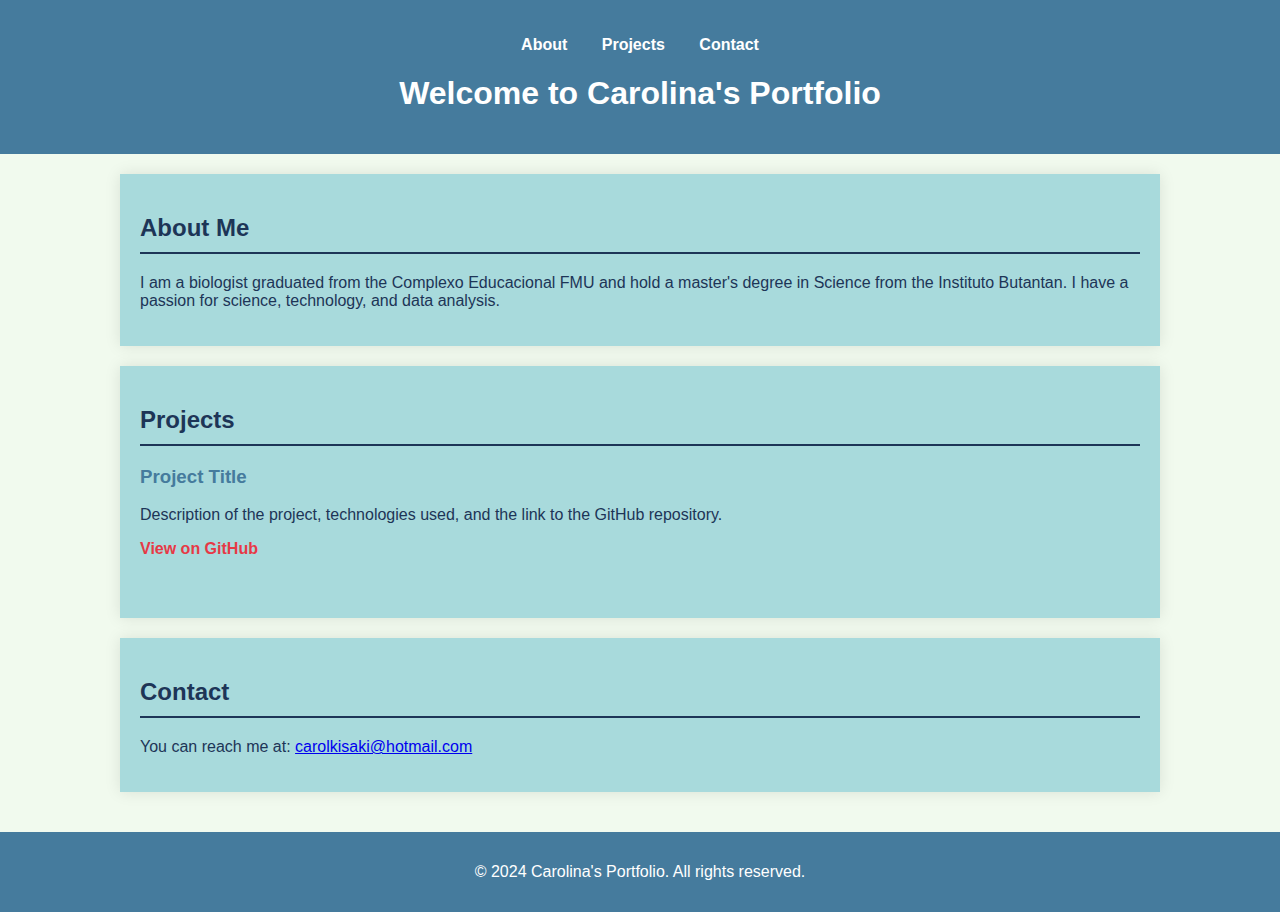
==== index.html @ 6f120848 "Update index.html" ====
<!DOCTYPE html>
<html lang="en">
<head>
    <meta charset="UTF-8">
    <meta name="viewport" content="width=device-width, initial-scale=1.0">
    <title>Carolina's Portfolio</title>
    <link rel="stylesheet" href="styles.css">
</head>
<body>
    <header>
        <nav>
            <ul>
                <li><a href="#about">About</a></li>
                <li><a href="#projects">Projects</a></li>
                <li><a href="#contact">Contact</a></li>
            </ul>
        </nav>
        <h1>Welcome to Carolina's Portfolio</h1>
    </header>
    
    <main>
        <section id="about">
            <h2>About Me</h2>
            <p>I am a biologist graduated from the Complexo Educacional FMU and hold 
            a master's degree in Science from the Instituto Butantan.
            I have a passion for science, technology, and data analysis.</p>
        </section>
        
        <section id="projects">
            <h2>Projects</h2>
            <article class="project">
                <h3>Project Title</h3>
                <p>Description of the project, technologies used, and the link to the GitHub repository.</p>
                <a href="https://github.com/yourusername/projectname" target="_blank">View on GitHub</a>
            </article>
            <!-- Repeat for more projects -->
        </section>
    
        <section id="contact">
            <h2>Contact</h2>
            <p>You can reach me at: <a href="mailto:carolkisaki@hotmail.com">carolkisaki@hotmail.com</a></p>
        </section>
    </main>
    
    <footer>
        <p>&copy; 2024 Carolina's Portfolio. All rights reserved.</p>
    </footer>
</body>
</html>
---- styles.css ----
body {
    font-family: Arial, sans-serif;
    margin: 0;
    padding: 0;
    background-color: #F1FAEE; /* Cor mais clara da paleta */
    color: #1D3557; /* Cor mais escura da paleta */
}

header {
    background-color: #457B9D; /* Azul claro da paleta */
    color: white;
    padding: 20px 0;
    text-align: center;
}

nav ul {
    list-style: none;
    padding: 0;
    text-align: center;
}

nav ul li {
    display: inline;
    margin: 0 15px;
}

nav ul li a {
    color: white;
    text-decoration: none;
    font-weight: bold;
}

section {
    padding: 20px;
    margin: 20px auto;
    max-width: 1000px;
    background-color: #A8DADC; /* Azul suave da paleta */
    box-shadow: 0 0 15px rgba(0, 0, 0, 0.1);
}

h2 {
    border-bottom: 2px solid #1D3557; /* Cor escura da paleta */
    padding-bottom: 10px;
    margin-bottom: 20px;
}

.project {
    margin-bottom: 40px; /* Maior espaçamento entre projetos */
}

.project h3 {
    color: #457B9D; /* Azul claro da paleta */
}

.project p {
    color: #1D3557; /* Cor escura da paleta */
}

.project a {
    color: #E63946; /* Cor de destaque da paleta */
    text-decoration: none;
    font-weight: bold;
}

.project a:hover {
    text-decoration: underline;
}

footer {
    background-color: #457B9D; /* Azul claro da paleta */
    color: white;
    text-align: center;
    padding: 15px 0;
    position: relative; /* Ajustado para fixar no final da página */
    bottom: 0;
    width: 100%;
    margin-top: 40px; /* Adiciona espaçamento antes do footer */
}
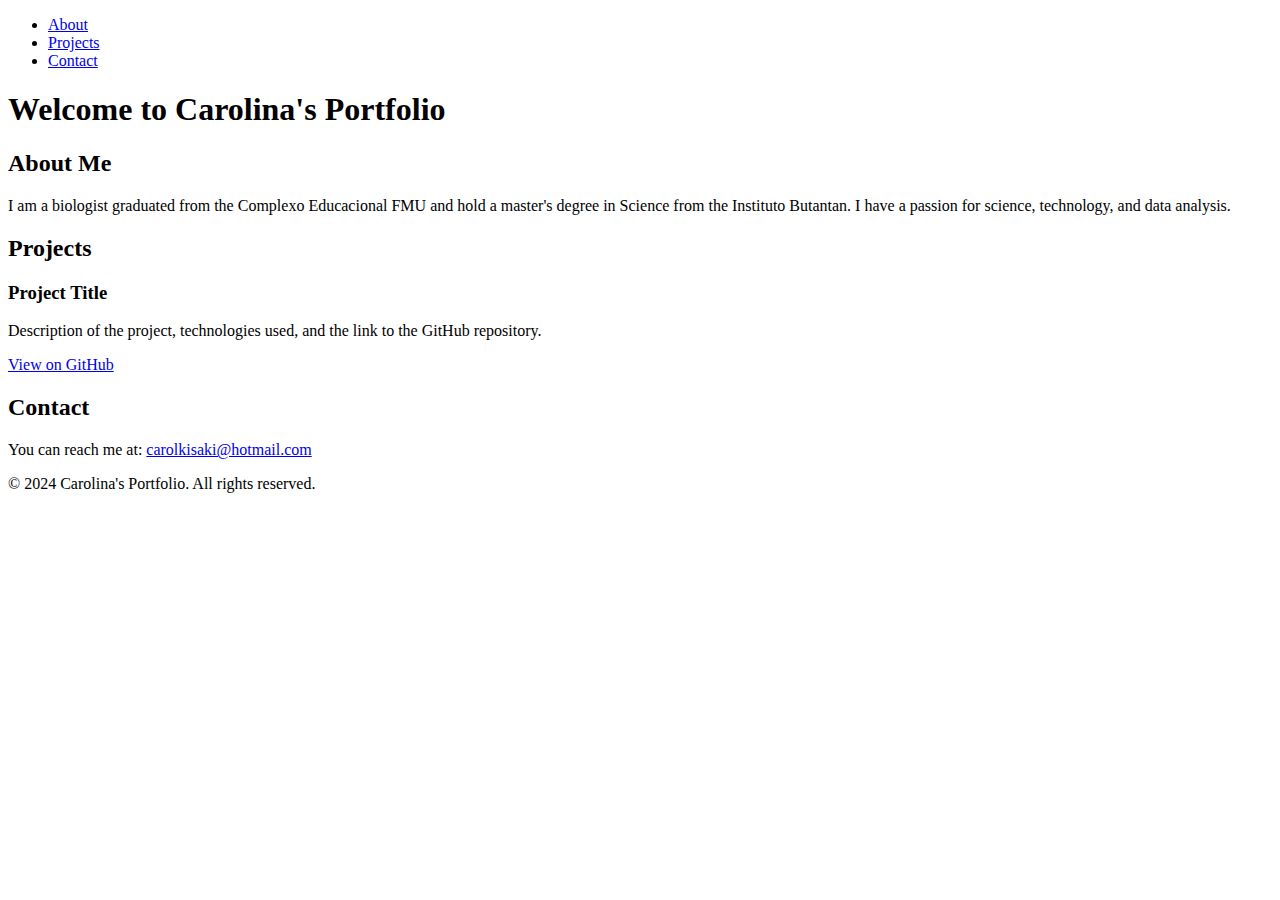
==== commit d4108950: "Update index.html" ====
--- a/index.html
+++ b/index.html
@@ -4,7 +4,7 @@
     <meta charset="UTF-8">
     <meta name="viewport" content="width=device-width, initial-scale=1.0">
     <title>Carolina's Portfolio</title>
-    <link rel="stylesheet" href="styles.css">
+    <link rel="stylesheet" href="main_styles.css">
 </head>
 <body>
     <header>
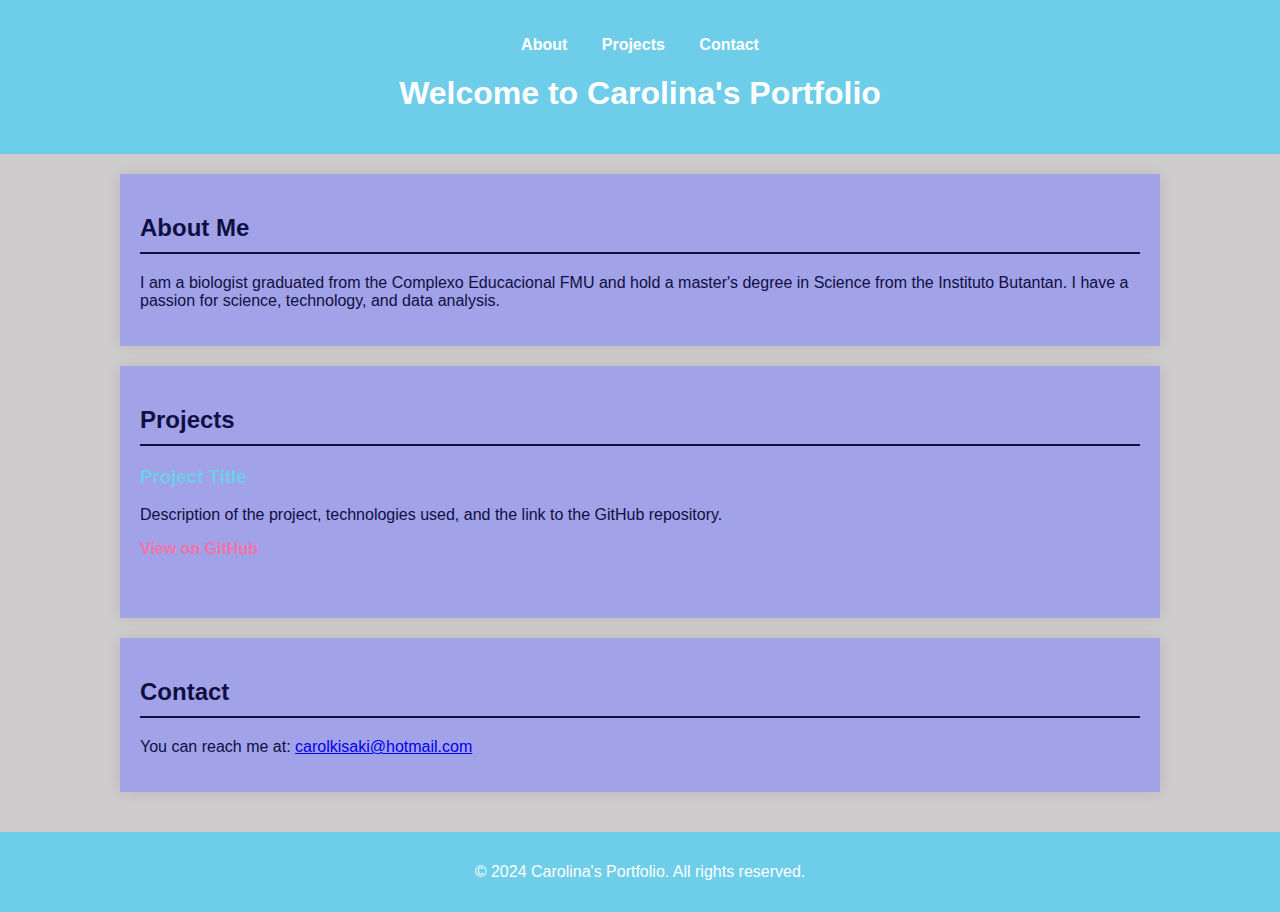
==== commit 2de00eff: "Update index.html" ====
--- a/index.html
+++ b/index.html
@@ -4,7 +4,7 @@
     <meta charset="UTF-8">
     <meta name="viewport" content="width=device-width, initial-scale=1.0">
     <title>Carolina's Portfolio</title>
-    <link rel="stylesheet" href="main_styles.css">
+    <link rel="stylesheet" href="styles.css">
 </head>
 <body>
     <header>
--- a/styles.css
+++ b/styles.css
@@ -0,0 +1,79 @@
+body {
+    font-family: Arial, sans-serif;
+    margin: 0;
+    padding: 0;
+    background-color: #CECCCD; /* Cor mais clara da paleta */
+    color: #0F0F41; /* Cor mais escura da paleta */
+}
+
+header {
+    background-color: #6ECDE9; /* Azul claro da paleta */
+    color: white;
+    padding: 20px 0;
+    text-align: center;
+}
+
+nav ul {
+    list-style: none;
+    padding: 0;
+    text-align: center;
+}
+
+nav ul li {
+    display: inline;
+    margin: 0 15px;
+}
+
+nav ul li a {
+    color: white;
+    text-decoration: none;
+    font-weight: bold;
+}
+
+section {
+    padding: 20px;
+    margin: 20px auto;
+    max-width: 1000px;
+    background-color: #A2A2E9; /* Azul suave da paleta */
+    box-shadow: 0 0 15px rgba(0, 0, 0, 0.1);
+}
+
+h2 {
+    border-bottom: 2px solid #0F0F41; /* Cor escura da paleta */
+    padding-bottom: 10px;
+    margin-bottom: 20px;
+}
+
+.project {
+    margin-bottom: 40px; /* Maior espaçamento entre projetos */
+}
+
+.project h3 {
+    color: #6ECDE9; /* Azul claro da paleta */
+}
+
+.project p {
+    color: #0F0F41; /* Cor escura da paleta */
+}
+
+.project a {
+    color: #F074A8; /* Cor de destaque da paleta */
+    text-decoration: none;
+    font-weight: bold;
+}
+
+.project a:hover {
+    text-decoration: underline;
+}
+
+footer {
+    background-color: #6ECDE9; /* Azul claro da paleta */
+    color: white;
+    text-align: center;
+    padding: 15px 0;
+    position: relative; /* Ajustado para fixar no final da página */
+    bottom: 0;
+    width: 100%;
+    margin-top: 40px; /* Adiciona espaçamento antes do footer */
+}
+
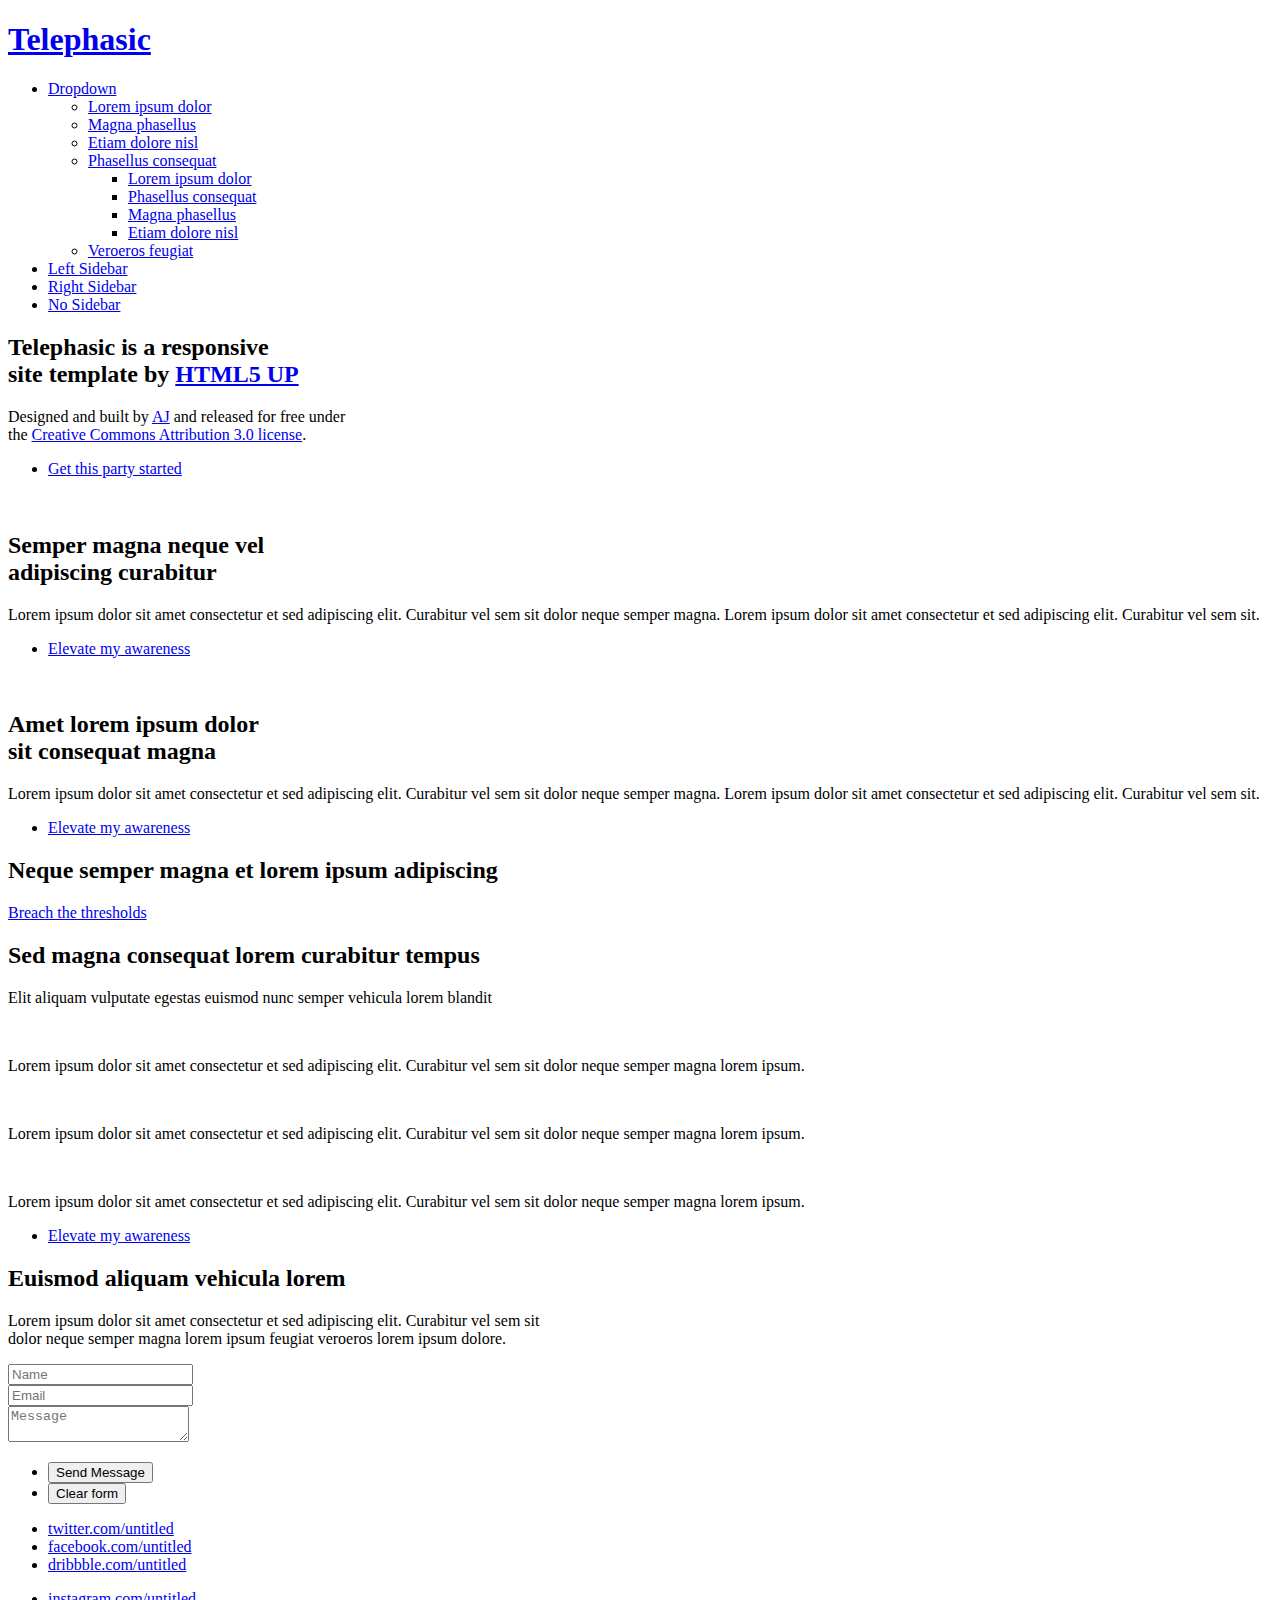
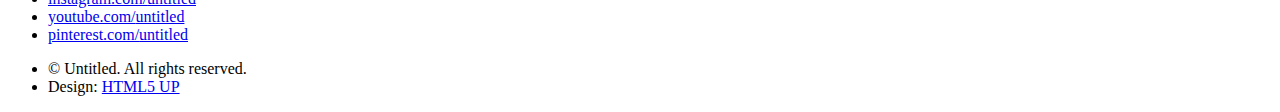
==== commit b3cb04bf: "Update index.html" ====
--- a/index.html
+++ b/index.html
@@ -1,49 +1,216 @@
-<!DOCTYPE html>
-<html lang="en">
-<head>
-    <meta charset="UTF-8">
-    <meta name="viewport" content="width=device-width, initial-scale=1.0">
-    <title>Carolina's Portfolio</title>
-    <link rel="stylesheet" href="styles.css">
-</head>
-<body>
-    <header>
-        <nav>
-            <ul>
-                <li><a href="#about">About</a></li>
-                <li><a href="#projects">Projects</a></li>
-                <li><a href="#contact">Contact</a></li>
-            </ul>
-        </nav>
-        <h1>Welcome to Carolina's Portfolio</h1>
-    </header>
-    
-    <main>
-        <section id="about">
-            <h2>About Me</h2>
-            <p>I am a biologist graduated from the Complexo Educacional FMU and hold 
-            a master's degree in Science from the Instituto Butantan.
-            I have a passion for science, technology, and data analysis.</p>
-        </section>
-        
-        <section id="projects">
-            <h2>Projects</h2>
-            <article class="project">
-                <h3>Project Title</h3>
-                <p>Description of the project, technologies used, and the link to the GitHub repository.</p>
-                <a href="https://github.com/yourusername/projectname" target="_blank">View on GitHub</a>
-            </article>
-            <!-- Repeat for more projects -->
-        </section>
-    
-        <section id="contact">
-            <h2>Contact</h2>
-            <p>You can reach me at: <a href="mailto:carolkisaki@hotmail.com">carolkisaki@hotmail.com</a></p>
-        </section>
-    </main>
-    
-    <footer>
-        <p>&copy; 2024 Carolina's Portfolio. All rights reserved.</p>
-    </footer>
-</body>
+<!DOCTYPE HTML>
+<!--
+	Telephasic by HTML5 UP
+	html5up.net | @ajlkn
+	Free for personal and commercial use under the CCA 3.0 license (html5up.net/license)
+-->
+<html>
+	<head>
+		<title>Welcome to Carolina's Portfolio</title>
+		<meta charset="utf-8" />
+		<meta name="viewport" content="width=device-width, initial-scale=1, user-scalable=no" />
+		<link rel="stylesheet" href="assets/css/main.css" />
+	</head>
+	<body class="homepage is-preload">
+		<div id="page-wrapper">
+
+			<!-- Header -->
+				<div id="header-wrapper">
+					<div id="header" class="container">
+
+						<!-- Logo -->
+							<h1 id="logo"><a href="index.html">Telephasic</a></h1>
+
+						<!-- Nav -->
+							<nav id="nav">
+								<ul>
+									<li>
+										<a href="#">Dropdown</a>
+										<ul>
+											<li><a href="#">Lorem ipsum dolor</a></li>
+											<li><a href="#">Magna phasellus</a></li>
+											<li><a href="#">Etiam dolore nisl</a></li>
+											<li>
+												<a href="#">Phasellus consequat</a>
+												<ul>
+													<li><a href="#">Lorem ipsum dolor</a></li>
+													<li><a href="#">Phasellus consequat</a></li>
+													<li><a href="#">Magna phasellus</a></li>
+													<li><a href="#">Etiam dolore nisl</a></li>
+												</ul>
+											</li>
+											<li><a href="#">Veroeros feugiat</a></li>
+										</ul>
+									</li>
+									<li><a href="left-sidebar.html">Left Sidebar</a></li>
+									<li class="break"><a href="right-sidebar.html">Right Sidebar</a></li>
+									<li><a href="no-sidebar.html">No Sidebar</a></li>
+								</ul>
+							</nav>
+
+					</div>
+
+					<!-- Hero -->
+						<section id="hero" class="container">
+							<header>
+								<h2>Telephasic is a responsive
+								<br />
+								site template by <a href="http://html5up.net">HTML5 UP</a></h2>
+							</header>
+							<p>Designed and built by <a href="http://twitter.com/ajlkn">AJ</a> and released for free under
+							<br />
+							the <a href="http://html5up.net/license">Creative Commons Attribution 3.0 license</a>.</p>
+							<ul class="actions">
+								<li><a href="#" class="button">Get this party started</a></li>
+							</ul>
+						</section>
+
+				</div>
+
+			<!-- Features 1 -->
+				<div class="wrapper">
+					<div class="container">
+						<div class="row">
+							<section class="col-6 col-12-narrower feature">
+								<div class="image-wrapper first">
+									<a href="#" class="image featured first"><img src="images/pic01.jpg" alt="" /></a>
+								</div>
+								<header>
+									<h2>Semper magna neque vel<br />
+									adipiscing curabitur</h2>
+								</header>
+								<p>Lorem ipsum dolor sit amet consectetur et sed adipiscing elit. Curabitur vel
+								sem sit dolor neque semper magna. Lorem ipsum dolor sit amet consectetur et sed
+								adipiscing elit. Curabitur vel sem sit.</p>
+								<ul class="actions">
+									<li><a href="#" class="button">Elevate my awareness</a></li>
+								</ul>
+							</section>
+							<section class="col-6 col-12-narrower feature">
+								<div class="image-wrapper">
+									<a href="#" class="image featured"><img src="images/pic02.jpg" alt="" /></a>
+								</div>
+								<header>
+									<h2>Amet lorem ipsum dolor<br />
+									sit consequat magna</h2>
+								</header>
+								<p>Lorem ipsum dolor sit amet consectetur et sed adipiscing elit. Curabitur vel
+								sem sit dolor neque semper magna. Lorem ipsum dolor sit amet consectetur et sed
+								adipiscing elit. Curabitur vel sem sit.</p>
+								<ul class="actions">
+									<li><a href="#" class="button">Elevate my awareness</a></li>
+								</ul>
+							</section>
+						</div>
+					</div>
+				</div>
+
+			<!-- Promo -->
+				<div id="promo-wrapper">
+					<section id="promo">
+						<h2>Neque semper magna et lorem ipsum adipiscing</h2>
+						<a href="#" class="button">Breach the thresholds</a>
+					</section>
+				</div>
+
+			<!-- Features 2 -->
+				<div class="wrapper">
+					<section class="container">
+						<header class="major">
+							<h2>Sed magna consequat lorem curabitur tempus</h2>
+							<p>Elit aliquam vulputate egestas euismod nunc semper vehicula lorem blandit</p>
+						</header>
+						<div class="row features">
+							<section class="col-4 col-12-narrower feature">
+								<div class="image-wrapper first">
+									<a href="#" class="image featured"><img src="images/pic03.jpg" alt="" /></a>
+								</div>
+								<p>Lorem ipsum dolor sit amet consectetur et sed adipiscing elit. Curabitur
+								vel sem sit dolor neque semper magna lorem ipsum.</p>
+							</section>
+							<section class="col-4 col-12-narrower feature">
+								<div class="image-wrapper">
+									<a href="#" class="image featured"><img src="images/pic04.jpg" alt="" /></a>
+								</div>
+								<p>Lorem ipsum dolor sit amet consectetur et sed adipiscing elit. Curabitur
+								vel sem sit dolor neque semper magna lorem ipsum.</p>
+							</section>
+							<section class="col-4 col-12-narrower feature">
+								<div class="image-wrapper">
+									<a href="#" class="image featured"><img src="images/pic05.jpg" alt="" /></a>
+								</div>
+								<p>Lorem ipsum dolor sit amet consectetur et sed adipiscing elit. Curabitur
+								vel sem sit dolor neque semper magna lorem ipsum.</p>
+							</section>
+						</div>
+						<ul class="actions major">
+							<li><a href="#" class="button">Elevate my awareness</a></li>
+						</ul>
+					</section>
+				</div>
+
+			<!-- Footer -->
+				<div id="footer-wrapper">
+					<div id="footer" class="container">
+						<header class="major">
+							<h2>Euismod aliquam vehicula lorem</h2>
+							<p>Lorem ipsum dolor sit amet consectetur et sed adipiscing elit. Curabitur vel sem sit<br />
+							dolor neque semper magna lorem ipsum feugiat veroeros lorem ipsum dolore.</p>
+						</header>
+						<div class="row">
+							<section class="col-6 col-12-narrower">
+								<form method="post" action="#">
+									<div class="row gtr-50">
+										<div class="col-6 col-12-mobile">
+											<input name="name" placeholder="Name" type="text" />
+										</div>
+										<div class="col-6 col-12-mobile">
+											<input name="email" placeholder="Email" type="text" />
+										</div>
+										<div class="col-12">
+											<textarea name="message" placeholder="Message"></textarea>
+										</div>
+										<div class="col-12">
+											<ul class="actions">
+												<li><input type="submit" value="Send Message" /></li>
+												<li><input type="reset" value="Clear form" /></li>
+											</ul>
+										</div>
+									</div>
+								</form>
+							</section>
+							<section class="col-6 col-12-narrower">
+								<div class="row gtr-0">
+									<ul class="divided icons col-6 col-12-mobile">
+										<li class="icon brands fa-twitter"><a href="#"><span class="extra">twitter.com/</span>untitled</a></li>
+										<li class="icon brands fa-facebook-f"><a href="#"><span class="extra">facebook.com/</span>untitled</a></li>
+										<li class="icon brands fa-dribbble"><a href="#"><span class="extra">dribbble.com/</span>untitled</a></li>
+									</ul>
+									<ul class="divided icons col-6 col-12-mobile">
+										<li class="icon brands fa-instagram"><a href="#"><span class="extra">instagram.com/</span>untitled</a></li>
+										<li class="icon brands fa-youtube"><a href="#"><span class="extra">youtube.com/</span>untitled</a></li>
+										<li class="icon brands fa-pinterest"><a href="#"><span class="extra">pinterest.com/</span>untitled</a></li>
+									</ul>
+								</div>
+							</section>
+						</div>
+					</div>
+					<div id="copyright" class="container">
+						<ul class="menu">
+							<li>&copy; Untitled. All rights reserved.</li><li>Design: <a href="http://html5up.net">HTML5 UP</a></li>
+						</ul>
+					</div>
+				</div>
+
+		</div>
+
+		<!-- Scripts -->
+			<script src="assets/js/jquery.min.js"></script>
+			<script src="assets/js/jquery.dropotron.min.js"></script>
+			<script src="assets/js/browser.min.js"></script>
+			<script src="assets/js/breakpoints.min.js"></script>
+			<script src="assets/js/util.js"></script>
+			<script src="assets/js/main.js"></script>
+
+	</body>
 </html>
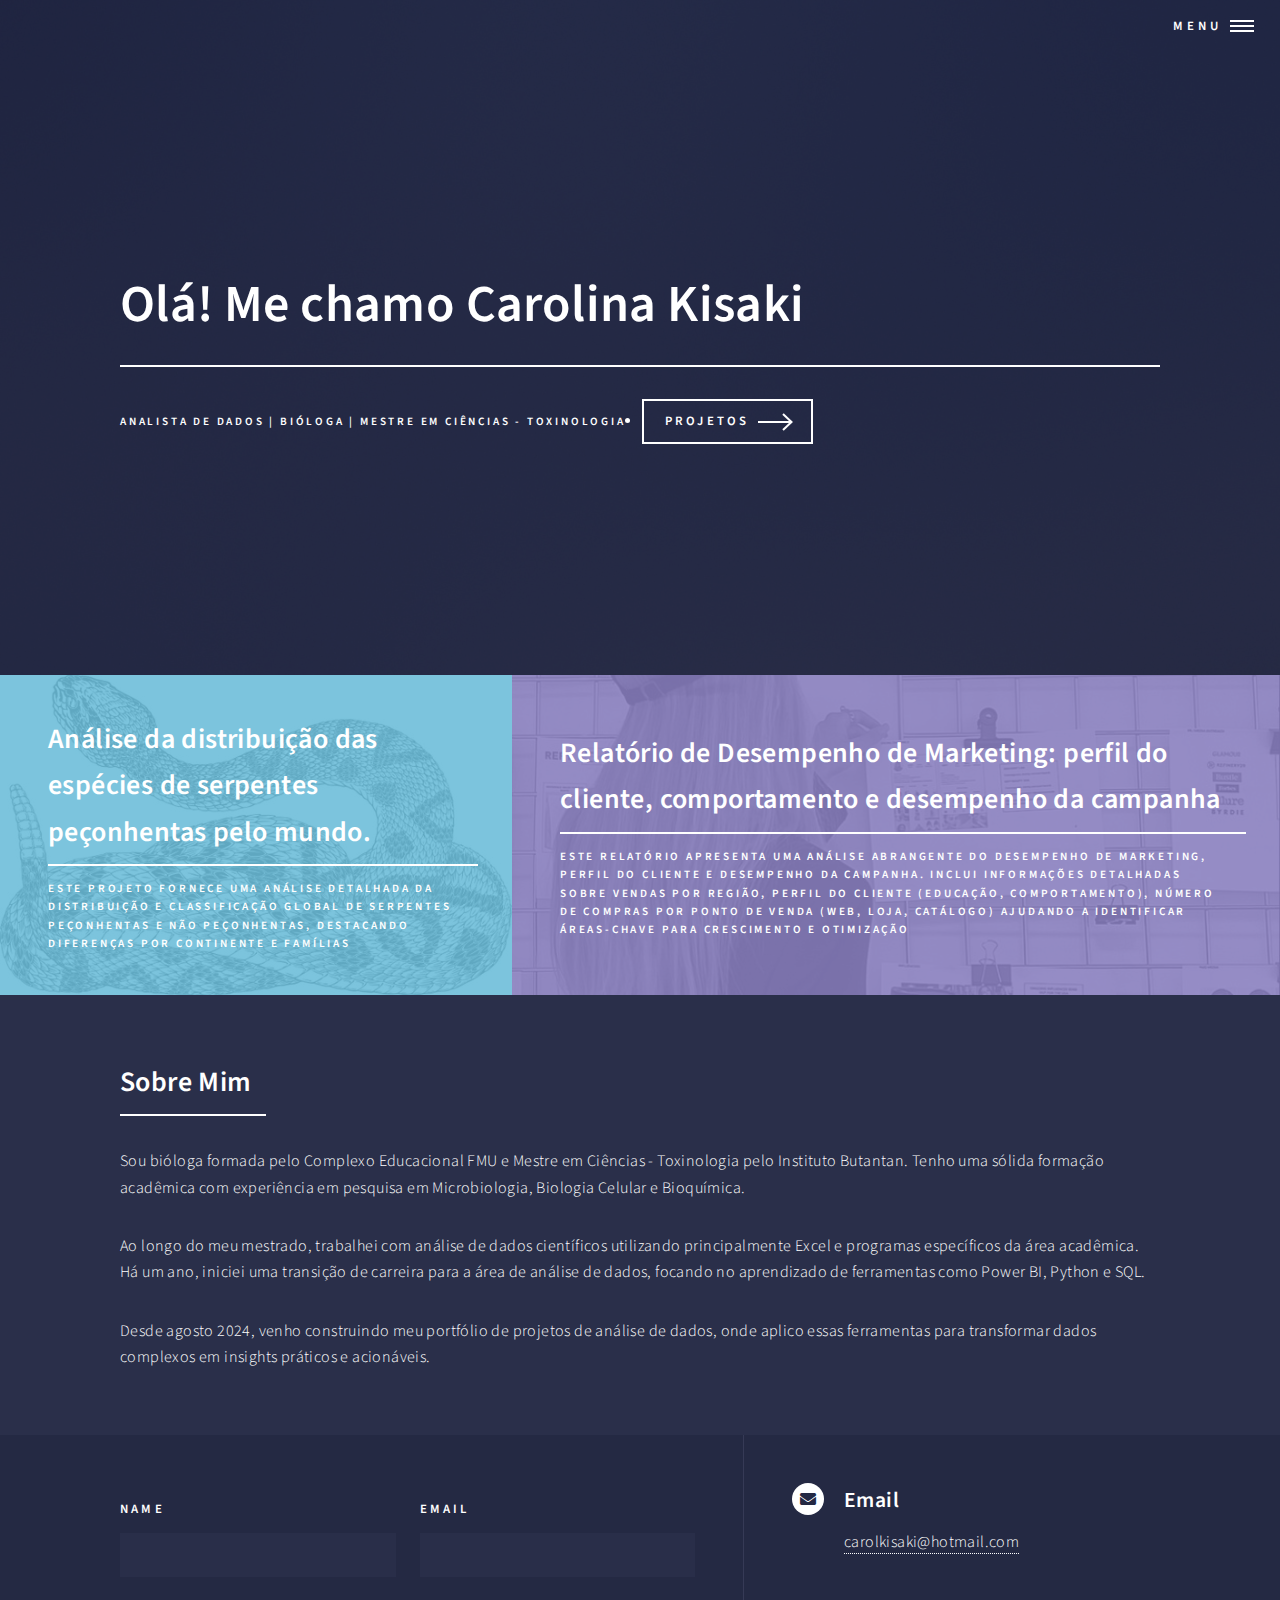
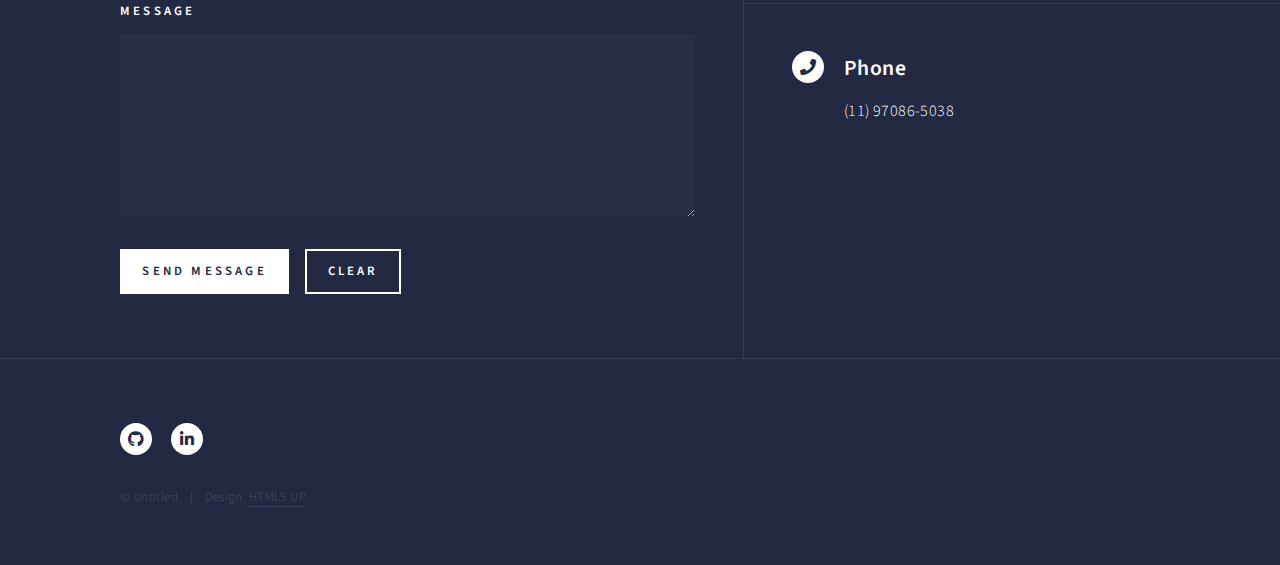
==== commit e10a78c2: "Add files via upload" ====
--- a/index.html
+++ b/index.html
@@ -1,216 +1,167 @@
-<!DOCTYPE HTML>
-<!--
-	Telephasic by HTML5 UP
-	html5up.net | @ajlkn
-	Free for personal and commercial use under the CCA 3.0 license (html5up.net/license)
--->
-<html>
-	<head>
-		<title>Welcome to Carolina's Portfolio</title>
-		<meta charset="utf-8" />
-		<meta name="viewport" content="width=device-width, initial-scale=1, user-scalable=no" />
-		<link rel="stylesheet" href="assets/css/main.css" />
-	</head>
-	<body class="homepage is-preload">
-		<div id="page-wrapper">
-
-			<!-- Header -->
-				<div id="header-wrapper">
-					<div id="header" class="container">
-
-						<!-- Logo -->
-							<h1 id="logo"><a href="index.html">Telephasic</a></h1>
-
-						<!-- Nav -->
-							<nav id="nav">
-								<ul>
-									<li>
-										<a href="#">Dropdown</a>
-										<ul>
-											<li><a href="#">Lorem ipsum dolor</a></li>
-											<li><a href="#">Magna phasellus</a></li>
-											<li><a href="#">Etiam dolore nisl</a></li>
-											<li>
-												<a href="#">Phasellus consequat</a>
-												<ul>
-													<li><a href="#">Lorem ipsum dolor</a></li>
-													<li><a href="#">Phasellus consequat</a></li>
-													<li><a href="#">Magna phasellus</a></li>
-													<li><a href="#">Etiam dolore nisl</a></li>
-												</ul>
-											</li>
-											<li><a href="#">Veroeros feugiat</a></li>
-										</ul>
-									</li>
-									<li><a href="left-sidebar.html">Left Sidebar</a></li>
-									<li class="break"><a href="right-sidebar.html">Right Sidebar</a></li>
-									<li><a href="no-sidebar.html">No Sidebar</a></li>
-								</ul>
-							</nav>
-
-					</div>
-
-					<!-- Hero -->
-						<section id="hero" class="container">
-							<header>
-								<h2>Telephasic is a responsive
-								<br />
-								site template by <a href="http://html5up.net">HTML5 UP</a></h2>
-							</header>
-							<p>Designed and built by <a href="http://twitter.com/ajlkn">AJ</a> and released for free under
-							<br />
-							the <a href="http://html5up.net/license">Creative Commons Attribution 3.0 license</a>.</p>
-							<ul class="actions">
-								<li><a href="#" class="button">Get this party started</a></li>
-							</ul>
-						</section>
-
-				</div>
-
-			<!-- Features 1 -->
-				<div class="wrapper">
-					<div class="container">
-						<div class="row">
-							<section class="col-6 col-12-narrower feature">
-								<div class="image-wrapper first">
-									<a href="#" class="image featured first"><img src="images/pic01.jpg" alt="" /></a>
-								</div>
-								<header>
-									<h2>Semper magna neque vel<br />
-									adipiscing curabitur</h2>
-								</header>
-								<p>Lorem ipsum dolor sit amet consectetur et sed adipiscing elit. Curabitur vel
-								sem sit dolor neque semper magna. Lorem ipsum dolor sit amet consectetur et sed
-								adipiscing elit. Curabitur vel sem sit.</p>
-								<ul class="actions">
-									<li><a href="#" class="button">Elevate my awareness</a></li>
-								</ul>
-							</section>
-							<section class="col-6 col-12-narrower feature">
-								<div class="image-wrapper">
-									<a href="#" class="image featured"><img src="images/pic02.jpg" alt="" /></a>
-								</div>
-								<header>
-									<h2>Amet lorem ipsum dolor<br />
-									sit consequat magna</h2>
-								</header>
-								<p>Lorem ipsum dolor sit amet consectetur et sed adipiscing elit. Curabitur vel
-								sem sit dolor neque semper magna. Lorem ipsum dolor sit amet consectetur et sed
-								adipiscing elit. Curabitur vel sem sit.</p>
-								<ul class="actions">
-									<li><a href="#" class="button">Elevate my awareness</a></li>
-								</ul>
-							</section>
-						</div>
-					</div>
-				</div>
-
-			<!-- Promo -->
-				<div id="promo-wrapper">
-					<section id="promo">
-						<h2>Neque semper magna et lorem ipsum adipiscing</h2>
-						<a href="#" class="button">Breach the thresholds</a>
-					</section>
-				</div>
-
-			<!-- Features 2 -->
-				<div class="wrapper">
-					<section class="container">
-						<header class="major">
-							<h2>Sed magna consequat lorem curabitur tempus</h2>
-							<p>Elit aliquam vulputate egestas euismod nunc semper vehicula lorem blandit</p>
-						</header>
-						<div class="row features">
-							<section class="col-4 col-12-narrower feature">
-								<div class="image-wrapper first">
-									<a href="#" class="image featured"><img src="images/pic03.jpg" alt="" /></a>
-								</div>
-								<p>Lorem ipsum dolor sit amet consectetur et sed adipiscing elit. Curabitur
-								vel sem sit dolor neque semper magna lorem ipsum.</p>
-							</section>
-							<section class="col-4 col-12-narrower feature">
-								<div class="image-wrapper">
-									<a href="#" class="image featured"><img src="images/pic04.jpg" alt="" /></a>
-								</div>
-								<p>Lorem ipsum dolor sit amet consectetur et sed adipiscing elit. Curabitur
-								vel sem sit dolor neque semper magna lorem ipsum.</p>
-							</section>
-							<section class="col-4 col-12-narrower feature">
-								<div class="image-wrapper">
-									<a href="#" class="image featured"><img src="images/pic05.jpg" alt="" /></a>
-								</div>
-								<p>Lorem ipsum dolor sit amet consectetur et sed adipiscing elit. Curabitur
-								vel sem sit dolor neque semper magna lorem ipsum.</p>
-							</section>
-						</div>
-						<ul class="actions major">
-							<li><a href="#" class="button">Elevate my awareness</a></li>
-						</ul>
-					</section>
-				</div>
-
-			<!-- Footer -->
-				<div id="footer-wrapper">
-					<div id="footer" class="container">
-						<header class="major">
-							<h2>Euismod aliquam vehicula lorem</h2>
-							<p>Lorem ipsum dolor sit amet consectetur et sed adipiscing elit. Curabitur vel sem sit<br />
-							dolor neque semper magna lorem ipsum feugiat veroeros lorem ipsum dolore.</p>
-						</header>
-						<div class="row">
-							<section class="col-6 col-12-narrower">
-								<form method="post" action="#">
-									<div class="row gtr-50">
-										<div class="col-6 col-12-mobile">
-											<input name="name" placeholder="Name" type="text" />
-										</div>
-										<div class="col-6 col-12-mobile">
-											<input name="email" placeholder="Email" type="text" />
-										</div>
-										<div class="col-12">
-											<textarea name="message" placeholder="Message"></textarea>
-										</div>
-										<div class="col-12">
-											<ul class="actions">
-												<li><input type="submit" value="Send Message" /></li>
-												<li><input type="reset" value="Clear form" /></li>
-											</ul>
-										</div>
-									</div>
-								</form>
-							</section>
-							<section class="col-6 col-12-narrower">
-								<div class="row gtr-0">
-									<ul class="divided icons col-6 col-12-mobile">
-										<li class="icon brands fa-twitter"><a href="#"><span class="extra">twitter.com/</span>untitled</a></li>
-										<li class="icon brands fa-facebook-f"><a href="#"><span class="extra">facebook.com/</span>untitled</a></li>
-										<li class="icon brands fa-dribbble"><a href="#"><span class="extra">dribbble.com/</span>untitled</a></li>
-									</ul>
-									<ul class="divided icons col-6 col-12-mobile">
-										<li class="icon brands fa-instagram"><a href="#"><span class="extra">instagram.com/</span>untitled</a></li>
-										<li class="icon brands fa-youtube"><a href="#"><span class="extra">youtube.com/</span>untitled</a></li>
-										<li class="icon brands fa-pinterest"><a href="#"><span class="extra">pinterest.com/</span>untitled</a></li>
-									</ul>
-								</div>
-							</section>
-						</div>
-					</div>
-					<div id="copyright" class="container">
-						<ul class="menu">
-							<li>&copy; Untitled. All rights reserved.</li><li>Design: <a href="http://html5up.net">HTML5 UP</a></li>
-						</ul>
-					</div>
-				</div>
-
-		</div>
-
-		<!-- Scripts -->
-			<script src="assets/js/jquery.min.js"></script>
-			<script src="assets/js/jquery.dropotron.min.js"></script>
-			<script src="assets/js/browser.min.js"></script>
-			<script src="assets/js/breakpoints.min.js"></script>
-			<script src="assets/js/util.js"></script>
-			<script src="assets/js/main.js"></script>
-
-	</body>
-</html>
+<!DOCTYPE HTML>
+<!--
+	Forty by HTML5 UP
+	html5up.net | @ajlkn
+	Free for personal and commercial use under the CCA 3.0 license (html5up.net/license)
+-->
+<html>
+	<head>
+		<title>Carolina The Analyst Portfolio</title>
+		<meta charset="utf-8" />
+		<meta name="viewport" content="width=device-width, initial-scale=1, user-scalable=no" />
+		<link rel="stylesheet" href="assets/css/main.css" />
+		<noscript><link rel="stylesheet" href="assets/css/noscript.css" /></noscript>
+	</head>
+	<body class="is-preload">
+
+		<!-- Wrapper -->
+			<div id="wrapper">
+
+				<!-- Header -->
+					<header id="header" class="alt">
+						
+						<nav>
+							<a href="#menu">Menu</a>
+						</nav>
+					</header>
+
+				<!-- Menu -->
+					<nav id="menu">
+						<ul class="links">
+							<li><a href="index.html">Home</a></li>
+							<li><a href="curriculo.html">Currículo</a></li>
+							<li><a href="https://github.com/Carolkisaki" class="icon brands alt fa-github"><span class="label">GitHub</span></a></li>
+							<li><a href="https://www.linkedin.com/in/carolina-kisaki/" class="icon brands alt fa-linkedin-in"><span class="label">LinkedIn</span></a></li>
+							
+						</ul>
+						
+					</nav>
+
+				<!-- Banner -->
+					<section id="banner" class="major">
+						<div class="inner">
+							<header class="major">
+								<h1>Olá! Me chamo <strong>Carolina Kisaki</strong></h1>
+							</header>
+								<div class="content">
+								<p>Analista de Dados | Bióloga | Mestre em Ciências - Toxinologia</p>
+								<li><a href="#one" class="button next scrolly">Projetos</a></li>
+								<ul class="actions">
+								</ul>
+							</div>
+						</div>
+					</section>
+
+				<!-- Main -->
+					<div id="main">
+
+						<!-- One -->
+							<section id="one" class="tiles">
+								<article>
+									<span class="image">
+										<img src="images/pic01.jpg" alt="" />
+									</span>
+									<header class="major">
+										<h3><a href="projeto1.html" class="link">Análise da distribuição das espécies de serpentes peçonhentas pelo mundo.</a></h3>
+										<p>Este projeto fornece uma análise detalhada da distribuição e classificação global de serpentes peçonhentas e não peçonhentas, 
+											destacando diferenças por continente e famílias</p>
+									</header>
+								</article>
+								<article>
+									<span class="image">
+										<img src="images/pic02.jpg" alt="" />
+									</span>
+									<header class="major">
+										<h3><a href="projeto2.html" class="link">Relatório de Desempenho de Marketing: perfil do cliente, comportamento e desempenho da campanha</a></h3>
+										<p>Este relatório apresenta uma análise abrangente do desempenho de marketing, perfil do cliente e desempenho da campanha.
+											Inclui informações detalhadas sobre vendas por região, perfil do cliente (educação, comportamento), número de compras por ponto de venda (web, loja, catálogo)
+											ajudando a identificar áreas-chave para crescimento e otimização</p>
+									</header>
+								
+							</section>
+
+						<!-- Two -->
+							<section id="two">
+								<div class="inner">
+									<header class="major">
+										<h2>Sobre Mim</h2>
+									</header>
+									<p>Sou bióloga formada pelo Complexo Educacional FMU e Mestre em Ciências - Toxinologia pelo Instituto Butantan. Tenho uma sólida formação acadêmica com experiência em pesquisa em Microbiologia, Biologia Celular e Bioquímica. </p>
+									<p>Ao longo do meu mestrado, trabalhei com análise de dados científicos utilizando principalmente Excel e programas específicos da área acadêmica. Há um ano, iniciei uma transição de carreira para a área de análise de dados, focando no aprendizado de ferramentas como Power BI, Python e SQL.</p>
+									<p>Desde agosto 2024, venho construindo meu portfólio de projetos de análise de dados, onde aplico essas ferramentas para transformar dados complexos em insights práticos e acionáveis. </p>
+									</div>
+							</section>
+
+					</div>
+
+				<!-- Contact -->
+					<section id="contact">
+						<div class="inner">
+							<section>
+								<form method="post" action="#">
+									<div class="fields">
+										<div class="field half">
+											<label for="name">Name</label>
+											<input type="text" name="name" id="name" />
+										</div>
+										<div class="field half">
+											<label for="email">Email</label>
+											<input type="text" name="email" id="email" />
+										</div>
+										<div class="field">
+											<label for="message">Message</label>
+											<textarea name="message" id="message" rows="6"></textarea>
+										</div>
+									</div>
+									<ul class="actions">
+										<li><input type="submit" value="Send Message" class="primary" /></li>
+										<li><input type="reset" value="Clear" /></li>
+									</ul>
+								</form>
+							</section>
+							<section class="split">
+								<section>
+									<div class="contact-method">
+										<span class="icon solid alt fa-envelope"></span>
+										<h3>Email</h3>
+										<a href="#">carolkisaki@hotmail.com</a>
+									</div>
+								</section>
+								<section>
+									<div class="contact-method">
+										<span class="icon solid alt fa-phone"></span>
+										<h3>Phone</h3>
+										<span>(11) 97086-5038</span>
+									</div>
+								</section>
+								
+							</section>
+						</div>
+					</section>
+
+				<!-- Footer -->
+					<footer id="footer">
+						<div class="inner">
+							<ul class="icons">
+								<li><a href="https://github.com/Carolkisaki" class="icon brands alt fa-github"><span class="label">GitHub</span></a></li>
+								<li><a href="https://www.linkedin.com/in/carolina-kisaki/" class="icon brands alt fa-linkedin-in"><span class="label">LinkedIn</span></a></li>
+							</ul>
+							<ul class="copyright">
+								<li>&copy; Untitled</li><li>Design: <a href="https://html5up.net">HTML5 UP</a></li>
+							</ul>
+						</div>
+					</footer>
+
+			</div>
+
+		<!-- Scripts -->
+			<script src="assets/js/jquery.min.js"></script>
+			<script src="assets/js/jquery.scrolly.min.js"></script>
+			<script src="assets/js/jquery.scrollex.min.js"></script>
+			<script src="assets/js/browser.min.js"></script>
+			<script src="assets/js/breakpoints.min.js"></script>
+			<script src="assets/js/util.js"></script>
+			<script src="assets/js/main.js"></script>
+
+	</body>
+</html>--- a/assets/css/main.css
+++ b/assets/css/main.css
@@ -0,0 +1,3953 @@
+@import url(fontawesome-all.min.css);
+@import url("https://fonts.googleapis.com/css?family=Source+Sans+Pro:300,300italic,600,600italic");
+
+/*
+	Forty by HTML5 UP
+	html5up.net | @ajlkn
+	Free for personal and commercial use under the CCA 3.0 license (html5up.net/license)
+*/
+
+html, body, div, span, applet, object,
+iframe, h1, h2, h3, h4, h5, h6, p, blockquote,
+pre, a, abbr, acronym, address, big, cite,
+code, del, dfn, em, img, ins, kbd, q, s, samp,
+small, strike, strong, sub, sup, tt, var, b,
+u, i, center, dl, dt, dd, ol, ul, li, fieldset,
+form, label, legend, table, caption, tbody,
+tfoot, thead, tr, th, td, article, aside,
+canvas, details, embed, figure, figcaption,
+footer, header, hgroup, menu, nav, output, ruby,
+section, summary, time, mark, audio, video {
+	margin: 0;
+	padding: 0;
+	border: 0;
+	font-size: 100%;
+	font: inherit;
+	vertical-align: baseline;}
+
+article, aside, details, figcaption, figure,
+footer, header, hgroup, menu, nav, section {
+	display: block;}
+
+body {
+	line-height: 1;
+}
+
+ol, ul {
+	list-style: none;
+}
+
+blockquote, q {
+	quotes: none;
+}
+
+	blockquote:before, blockquote:after, q:before, q:after {
+		content: '';
+		content: none;
+	}
+
+table {
+	border-collapse: collapse;
+	border-spacing: 0;
+}
+
+body {
+	-webkit-text-size-adjust: none;
+}
+
+mark {
+	background-color: transparent;
+	color: inherit;
+}
+
+input::-moz-focus-inner {
+	border: 0;
+	padding: 0;
+}
+
+input, select, textarea {
+	-moz-appearance: none;
+	-webkit-appearance: none;
+	-ms-appearance: none;
+	appearance: none;
+}
+
+
+/* Basic */
+
+	@-ms-viewport {
+		width: device-width;
+	}
+
+	body {
+		-ms-overflow-style: scrollbar;
+	}
+
+	@media screen and (max-width: 480px) {
+
+		html, body {
+			min-width: 320px;
+		}
+
+	}
+
+	html {
+		box-sizing: border-box;
+	}
+
+	*, *:before, *:after {
+		box-sizing: inherit;
+	}
+
+	body {
+		background: #242943;
+	}
+
+		body.is-preload *, body.is-preload *:before, body.is-preload *:after {
+			-moz-animation: none !important;
+			-webkit-animation: none !important;
+			-ms-animation: none !important;
+			animation: none !important;
+			-moz-transition: none !important;
+			-webkit-transition: none !important;
+			-ms-transition: none !important;
+			transition: none !important;
+		}
+
+/* Type */
+
+	body, input, select, textarea {
+		color: #ffffff;
+		font-family: "Source Sans Pro", Helvetica, sans-serif;
+		font-size: 17pt;
+		font-weight: 300;
+		letter-spacing: 0.025em;
+		line-height: 1.65;
+	}
+
+		@media screen and (max-width: 1680px) {
+
+			body, input, select, textarea {
+				font-size: 14pt;
+			}
+
+		}
+
+		@media screen and (max-width: 1280px) {
+
+			body, input, select, textarea {
+				font-size: 12pt;
+			}
+
+		}
+
+		@media screen and (max-width: 360px) {
+
+			body, input, select, textarea {
+				font-size: 11pt;
+			}
+
+		}
+
+	a {
+		-moz-transition: color 0.2s ease-in-out, border-bottom-color 0.2s ease-in-out;
+		-webkit-transition: color 0.2s ease-in-out, border-bottom-color 0.2s ease-in-out;
+		-ms-transition: color 0.2s ease-in-out, border-bottom-color 0.2s ease-in-out;
+		transition: color 0.2s ease-in-out, border-bottom-color 0.2s ease-in-out;
+		border-bottom: dotted 1px;
+		color: inherit;
+		text-decoration: none;
+	}
+
+		a:hover {
+			border-bottom-color: transparent;
+			color: #9bf1ff !important;
+		}
+
+		a:active {
+			color: #53e3fb !important;
+		}
+
+	strong, b {
+		color: #ffffff;
+		font-weight: 600;
+	}
+
+	em, i {
+		font-style: italic;
+	}
+
+	p {
+		margin: 0 0 2em 0;
+	}
+
+	h1, h2, h3, h4, h5, h6 {
+		color: #ffffff;
+		font-weight: 600;
+		line-height: 1.65;
+		margin: 0 0 1em 0;
+	}
+
+		h1 a, h2 a, h3 a, h4 a, h5 a, h6 a {
+			color: inherit;
+			border-bottom: 0;
+		}
+
+	h1 {
+		font-size: 2.5em;
+	}
+
+	h2 {
+		font-size: 1.75em;
+	}
+
+	h3 {
+		font-size: 1.35em;
+	}
+
+	h4 {
+		font-size: 1.1em;
+	}
+
+	h5 {
+		font-size: 0.9em;
+	}
+
+	h6 {
+		font-size: 0.7em;
+	}
+
+	@media screen and (max-width: 736px) {
+
+		h1 {
+			font-size: 2em;
+		}
+
+		h2 {
+			font-size: 1.5em;
+		}
+
+		h3 {
+			font-size: 1.25em;
+		}
+
+	}
+
+	sub {
+		font-size: 0.8em;
+		position: relative;
+		top: 0.5em;
+	}
+
+	sup {
+		font-size: 0.8em;
+		position: relative;
+		top: -0.5em;
+	}
+
+	blockquote {
+		border-left: solid 4px rgba(212, 212, 255, 0.1);
+		font-style: italic;
+		margin: 0 0 2em 0;
+		padding: 0.5em 0 0.5em 2em;
+	}
+
+	code {
+		background: rgba(212, 212, 255, 0.035);
+		font-family: "Courier New", monospace;
+		font-size: 0.9em;
+		margin: 0 0.25em;
+		padding: 0.25em 0.65em;
+	}
+
+	pre {
+		-webkit-overflow-scrolling: touch;
+		font-family: "Courier New", monospace;
+		font-size: 0.9em;
+		margin: 0 0 2em 0;
+	}
+
+		pre code {
+			display: block;
+			line-height: 1.75;
+			padding: 1em 1.5em;
+			overflow-x: auto;
+		}
+
+	hr {
+		border: 0;
+		border-bottom: solid 1px rgba(212, 212, 255, 0.1);
+		margin: 2em 0;
+	}
+
+		hr.major {
+			margin: 3em 0;
+		}
+
+	.align-left {
+		text-align: left;
+	}
+
+	.align-center {
+		text-align: center;
+	}
+
+	.align-right {
+		text-align: right;
+	}
+
+/* Row */
+
+	.row {
+		display: flex;
+		flex-wrap: wrap;
+		box-sizing: border-box;
+		align-items: stretch;
+	}
+
+		.row > * {
+			box-sizing: border-box;
+		}
+
+		.row.gtr-uniform > * > :last-child {
+			margin-bottom: 0;
+		}
+
+		.row.aln-left {
+			justify-content: flex-start;
+		}
+
+		.row.aln-center {
+			justify-content: center;
+		}
+
+		.row.aln-right {
+			justify-content: flex-end;
+		}
+
+		.row.aln-top {
+			align-items: flex-start;
+		}
+
+		.row.aln-middle {
+			align-items: center;
+		}
+
+		.row.aln-bottom {
+			align-items: flex-end;
+		}
+
+		.row > .imp {
+			order: -1;
+		}
+
+		.row > .col-1 {
+			width: 8.33333%;
+		}
+
+		.row > .off-1 {
+			margin-left: 8.33333%;
+		}
+
+		.row > .col-2 {
+			width: 16.66667%;
+		}
+
+		.row > .off-2 {
+			margin-left: 16.66667%;
+		}
+
+		.row > .col-3 {
+			width: 25%;
+		}
+
+		.row > .off-3 {
+			margin-left: 25%;
+		}
+
+		.row > .col-4 {
+			width: 33.33333%;
+		}
+
+		.row > .off-4 {
+			margin-left: 33.33333%;
+		}
+
+		.row > .col-5 {
+			width: 41.66667%;
+		}
+
+		.row > .off-5 {
+			margin-left: 41.66667%;
+		}
+
+		.row > .col-6 {
+			width: 50%;
+		}
+
+		.row > .off-6 {
+			margin-left: 50%;
+		}
+
+		.row > .col-7 {
+			width: 58.33333%;
+		}
+
+		.row > .off-7 {
+			margin-left: 58.33333%;
+		}
+
+		.row > .col-8 {
+			width: 66.66667%;
+		}
+
+		.row > .off-8 {
+			margin-left: 66.66667%;
+		}
+
+		.row > .col-9 {
+			width: 75%;
+		}
+
+		.row > .off-9 {
+			margin-left: 75%;
+		}
+
+		.row > .col-10 {
+			width: 83.33333%;
+		}
+
+		.row > .off-10 {
+			margin-left: 83.33333%;
+		}
+
+		.row > .col-11 {
+			width: 91.66667%;
+		}
+
+		.row > .off-11 {
+			margin-left: 91.66667%;
+		}
+
+		.row > .col-12 {
+			width: 100%;
+		}
+
+		.row > .off-12 {
+			margin-left: 100%;
+		}
+
+		.row.gtr-0 {
+			margin-top: 0;
+			margin-left: 0em;
+		}
+
+			.row.gtr-0 > * {
+				padding: 0 0 0 0em;
+			}
+
+			.row.gtr-0.gtr-uniform {
+				margin-top: 0em;
+			}
+
+				.row.gtr-0.gtr-uniform > * {
+					padding-top: 0em;
+				}
+
+		.row.gtr-25 {
+			margin-top: 0;
+			margin-left: -0.5em;
+		}
+
+			.row.gtr-25 > * {
+				padding: 0 0 0 0.5em;
+			}
+
+			.row.gtr-25.gtr-uniform {
+				margin-top: -0.5em;
+			}
+
+				.row.gtr-25.gtr-uniform > * {
+					padding-top: 0.5em;
+				}
+
+		.row.gtr-50 {
+			margin-top: 0;
+			margin-left: -1em;
+		}
+
+			.row.gtr-50 > * {
+				padding: 0 0 0 1em;
+			}
+
+			.row.gtr-50.gtr-uniform {
+				margin-top: -1em;
+			}
+
+				.row.gtr-50.gtr-uniform > * {
+					padding-top: 1em;
+				}
+
+		.row {
+			margin-top: 0;
+			margin-left: -2em;
+		}
+
+			.row > * {
+				padding: 0 0 0 2em;
+			}
+
+			.row.gtr-uniform {
+				margin-top: -2em;
+			}
+
+				.row.gtr-uniform > * {
+					padding-top: 2em;
+				}
+
+		.row.gtr-150 {
+			margin-top: 0;
+			margin-left: -3em;
+		}
+
+			.row.gtr-150 > * {
+				padding: 0 0 0 3em;
+			}
+
+			.row.gtr-150.gtr-uniform {
+				margin-top: -3em;
+			}
+
+				.row.gtr-150.gtr-uniform > * {
+					padding-top: 3em;
+				}
+
+		.row.gtr-200 {
+			margin-top: 0;
+			margin-left: -4em;
+		}
+
+			.row.gtr-200 > * {
+				padding: 0 0 0 4em;
+			}
+
+			.row.gtr-200.gtr-uniform {
+				margin-top: -4em;
+			}
+
+				.row.gtr-200.gtr-uniform > * {
+					padding-top: 4em;
+				}
+
+		@media screen and (max-width: 1680px) {
+
+			.row {
+				display: flex;
+				flex-wrap: wrap;
+				box-sizing: border-box;
+				align-items: stretch;
+			}
+
+				.row > * {
+					box-sizing: border-box;
+				}
+
+				.row.gtr-uniform > * > :last-child {
+					margin-bottom: 0;
+				}
+
+				.row.aln-left {
+					justify-content: flex-start;
+				}
+
+				.row.aln-center {
+					justify-content: center;
+				}
+
+				.row.aln-right {
+					justify-content: flex-end;
+				}
+
+				.row.aln-top {
+					align-items: flex-start;
+				}
+
+				.row.aln-middle {
+					align-items: center;
+				}
+
+				.row.aln-bottom {
+					align-items: flex-end;
+				}
+
+				.row > .imp-xlarge {
+					order: -1;
+				}
+
+				.row > .col-1-xlarge {
+					width: 8.33333%;
+				}
+
+				.row > .off-1-xlarge {
+					margin-left: 8.33333%;
+				}
+
+				.row > .col-2-xlarge {
+					width: 16.66667%;
+				}
+
+				.row > .off-2-xlarge {
+					margin-left: 16.66667%;
+				}
+
+				.row > .col-3-xlarge {
+					width: 25%;
+				}
+
+				.row > .off-3-xlarge {
+					margin-left: 25%;
+				}
+
+				.row > .col-4-xlarge {
+					width: 33.33333%;
+				}
+
+				.row > .off-4-xlarge {
+					margin-left: 33.33333%;
+				}
+
+				.row > .col-5-xlarge {
+					width: 41.66667%;
+				}
+
+				.row > .off-5-xlarge {
+					margin-left: 41.66667%;
+				}
+
+				.row > .col-6-xlarge {
+					width: 50%;
+				}
+
+				.row > .off-6-xlarge {
+					margin-left: 50%;
+				}
+
+				.row > .col-7-xlarge {
+					width: 58.33333%;
+				}
+
+				.row > .off-7-xlarge {
+					margin-left: 58.33333%;
+				}
+
+				.row > .col-8-xlarge {
+					width: 66.66667%;
+				}
+
+				.row > .off-8-xlarge {
+					margin-left: 66.66667%;
+				}
+
+				.row > .col-9-xlarge {
+					width: 75%;
+				}
+
+				.row > .off-9-xlarge {
+					margin-left: 75%;
+				}
+
+				.row > .col-10-xlarge {
+					width: 83.33333%;
+				}
+
+				.row > .off-10-xlarge {
+					margin-left: 83.33333%;
+				}
+
+				.row > .col-11-xlarge {
+					width: 91.66667%;
+				}
+
+				.row > .off-11-xlarge {
+					margin-left: 91.66667%;
+				}
+
+				.row > .col-12-xlarge {
+					width: 100%;
+				}
+
+				.row > .off-12-xlarge {
+					margin-left: 100%;
+				}
+
+				.row.gtr-0 {
+					margin-top: 0;
+					margin-left: 0em;
+				}
+
+					.row.gtr-0 > * {
+						padding: 0 0 0 0em;
+					}
+
+					.row.gtr-0.gtr-uniform {
+						margin-top: 0em;
+					}
+
+						.row.gtr-0.gtr-uniform > * {
+							padding-top: 0em;
+						}
+
+				.row.gtr-25 {
+					margin-top: 0;
+					margin-left: -0.5em;
+				}
+
+					.row.gtr-25 > * {
+						padding: 0 0 0 0.5em;
+					}
+
+					.row.gtr-25.gtr-uniform {
+						margin-top: -0.5em;
+					}
+
+						.row.gtr-25.gtr-uniform > * {
+							padding-top: 0.5em;
+						}
+
+				.row.gtr-50 {
+					margin-top: 0;
+					margin-left: -1em;
+				}
+
+					.row.gtr-50 > * {
+						padding: 0 0 0 1em;
+					}
+
+					.row.gtr-50.gtr-uniform {
+						margin-top: -1em;
+					}
+
+						.row.gtr-50.gtr-uniform > * {
+							padding-top: 1em;
+						}
+
+				.row {
+					margin-top: 0;
+					margin-left: -2em;
+				}
+
+					.row > * {
+						padding: 0 0 0 2em;
+					}
+
+					.row.gtr-uniform {
+						margin-top: -2em;
+					}
+
+						.row.gtr-uniform > * {
+							padding-top: 2em;
+						}
+
+				.row.gtr-150 {
+					margin-top: 0;
+					margin-left: -3em;
+				}
+
+					.row.gtr-150 > * {
+						padding: 0 0 0 3em;
+					}
+
+					.row.gtr-150.gtr-uniform {
+						margin-top: -3em;
+					}
+
+						.row.gtr-150.gtr-uniform > * {
+							padding-top: 3em;
+						}
+
+				.row.gtr-200 {
+					margin-top: 0;
+					margin-left: -4em;
+				}
+
+					.row.gtr-200 > * {
+						padding: 0 0 0 4em;
+					}
+
+					.row.gtr-200.gtr-uniform {
+						margin-top: -4em;
+					}
+
+						.row.gtr-200.gtr-uniform > * {
+							padding-top: 4em;
+						}
+
+		}
+
+		@media screen and (max-width: 1280px) {
+
+			.row {
+				display: flex;
+				flex-wrap: wrap;
+				box-sizing: border-box;
+				align-items: stretch;
+			}
+
+				.row > * {
+					box-sizing: border-box;
+				}
+
+				.row.gtr-uniform > * > :last-child {
+					margin-bottom: 0;
+				}
+
+				.row.aln-left {
+					justify-content: flex-start;
+				}
+
+				.row.aln-center {
+					justify-content: center;
+				}
+
+				.row.aln-right {
+					justify-content: flex-end;
+				}
+
+				.row.aln-top {
+					align-items: flex-start;
+				}
+
+				.row.aln-middle {
+					align-items: center;
+				}
+
+				.row.aln-bottom {
+					align-items: flex-end;
+				}
+
+				.row > .imp-large {
+					order: -1;
+				}
+
+				.row > .col-1-large {
+					width: 8.33333%;
+				}
+
+				.row > .off-1-large {
+					margin-left: 8.33333%;
+				}
+
+				.row > .col-2-large {
+					width: 16.66667%;
+				}
+
+				.row > .off-2-large {
+					margin-left: 16.66667%;
+				}
+
+				.row > .col-3-large {
+					width: 25%;
+				}
+
+				.row > .off-3-large {
+					margin-left: 25%;
+				}
+
+				.row > .col-4-large {
+					width: 33.33333%;
+				}
+
+				.row > .off-4-large {
+					margin-left: 33.33333%;
+				}
+
+				.row > .col-5-large {
+					width: 41.66667%;
+				}
+
+				.row > .off-5-large {
+					margin-left: 41.66667%;
+				}
+
+				.row > .col-6-large {
+					width: 50%;
+				}
+
+				.row > .off-6-large {
+					margin-left: 50%;
+				}
+
+				.row > .col-7-large {
+					width: 58.33333%;
+				}
+
+				.row > .off-7-large {
+					margin-left: 58.33333%;
+				}
+
+				.row > .col-8-large {
+					width: 66.66667%;
+				}
+
+				.row > .off-8-large {
+					margin-left: 66.66667%;
+				}
+
+				.row > .col-9-large {
+					width: 75%;
+				}
+
+				.row > .off-9-large {
+					margin-left: 75%;
+				}
+
+				.row > .col-10-large {
+					width: 83.33333%;
+				}
+
+				.row > .off-10-large {
+					margin-left: 83.33333%;
+				}
+
+				.row > .col-11-large {
+					width: 91.66667%;
+				}
+
+				.row > .off-11-large {
+					margin-left: 91.66667%;
+				}
+
+				.row > .col-12-large {
+					width: 100%;
+				}
+
+				.row > .off-12-large {
+					margin-left: 100%;
+				}
+
+				.row.gtr-0 {
+					margin-top: 0;
+					margin-left: 0em;
+				}
+
+					.row.gtr-0 > * {
+						padding: 0 0 0 0em;
+					}
+
+					.row.gtr-0.gtr-uniform {
+						margin-top: 0em;
+					}
+
+						.row.gtr-0.gtr-uniform > * {
+							padding-top: 0em;
+						}
+
+				.row.gtr-25 {
+					margin-top: 0;
+					margin-left: -0.375em;
+				}
+
+					.row.gtr-25 > * {
+						padding: 0 0 0 0.375em;
+					}
+
+					.row.gtr-25.gtr-uniform {
+						margin-top: -0.375em;
+					}
+
+						.row.gtr-25.gtr-uniform > * {
+							padding-top: 0.375em;
+						}
+
+				.row.gtr-50 {
+					margin-top: 0;
+					margin-left: -0.75em;
+				}
+
+					.row.gtr-50 > * {
+						padding: 0 0 0 0.75em;
+					}
+
+					.row.gtr-50.gtr-uniform {
+						margin-top: -0.75em;
+					}
+
+						.row.gtr-50.gtr-uniform > * {
+							padding-top: 0.75em;
+						}
+
+				.row {
+					margin-top: 0;
+					margin-left: -1.5em;
+				}
+
+					.row > * {
+						padding: 0 0 0 1.5em;
+					}
+
+					.row.gtr-uniform {
+						margin-top: -1.5em;
+					}
+
+						.row.gtr-uniform > * {
+							padding-top: 1.5em;
+						}
+
+				.row.gtr-150 {
+					margin-top: 0;
+					margin-left: -2.25em;
+				}
+
+					.row.gtr-150 > * {
+						padding: 0 0 0 2.25em;
+					}
+
+					.row.gtr-150.gtr-uniform {
+						margin-top: -2.25em;
+					}
+
+						.row.gtr-150.gtr-uniform > * {
+							padding-top: 2.25em;
+						}
+
+				.row.gtr-200 {
+					margin-top: 0;
+					margin-left: -3em;
+				}
+
+					.row.gtr-200 > * {
+						padding: 0 0 0 3em;
+					}
+
+					.row.gtr-200.gtr-uniform {
+						margin-top: -3em;
+					}
+
+						.row.gtr-200.gtr-uniform > * {
+							padding-top: 3em;
+						}
+
+		}
+
+		@media screen and (max-width: 980px) {
+
+			.row {
+				display: flex;
+				flex-wrap: wrap;
+				box-sizing: border-box;
+				align-items: stretch;
+			}
+
+				.row > * {
+					box-sizing: border-box;
+				}
+
+				.row.gtr-uniform > * > :last-child {
+					margin-bottom: 0;
+				}
+
+				.row.aln-left {
+					justify-content: flex-start;
+				}
+
+				.row.aln-center {
+					justify-content: center;
+				}
+
+				.row.aln-right {
+					justify-content: flex-end;
+				}
+
+				.row.aln-top {
+					align-items: flex-start;
+				}
+
+				.row.aln-middle {
+					align-items: center;
+				}
+
+				.row.aln-bottom {
+					align-items: flex-end;
+				}
+
+				.row > .imp-medium {
+					order: -1;
+				}
+
+				.row > .col-1-medium {
+					width: 8.33333%;
+				}
+
+				.row > .off-1-medium {
+					margin-left: 8.33333%;
+				}
+
+				.row > .col-2-medium {
+					width: 16.66667%;
+				}
+
+				.row > .off-2-medium {
+					margin-left: 16.66667%;
+				}
+
+				.row > .col-3-medium {
+					width: 25%;
+				}
+
+				.row > .off-3-medium {
+					margin-left: 25%;
+				}
+
+				.row > .col-4-medium {
+					width: 33.33333%;
+				}
+
+				.row > .off-4-medium {
+					margin-left: 33.33333%;
+				}
+
+				.row > .col-5-medium {
+					width: 41.66667%;
+				}
+
+				.row > .off-5-medium {
+					margin-left: 41.66667%;
+				}
+
+				.row > .col-6-medium {
+					width: 50%;
+				}
+
+				.row > .off-6-medium {
+					margin-left: 50%;
+				}
+
+				.row > .col-7-medium {
+					width: 58.33333%;
+				}
+
+				.row > .off-7-medium {
+					margin-left: 58.33333%;
+				}
+
+				.row > .col-8-medium {
+					width: 66.66667%;
+				}
+
+				.row > .off-8-medium {
+					margin-left: 66.66667%;
+				}
+
+				.row > .col-9-medium {
+					width: 75%;
+				}
+
+				.row > .off-9-medium {
+					margin-left: 75%;
+				}
+
+				.row > .col-10-medium {
+					width: 83.33333%;
+				}
+
+				.row > .off-10-medium {
+					margin-left: 83.33333%;
+				}
+
+				.row > .col-11-medium {
+					width: 91.66667%;
+				}
+
+				.row > .off-11-medium {
+					margin-left: 91.66667%;
+				}
+
+				.row > .col-12-medium {
+					width: 100%;
+				}
+
+				.row > .off-12-medium {
+					margin-left: 100%;
+				}
+
+				.row.gtr-0 {
+					margin-top: 0;
+					margin-left: 0em;
+				}
+
+					.row.gtr-0 > * {
+						padding: 0 0 0 0em;
+					}
+
+					.row.gtr-0.gtr-uniform {
+						margin-top: 0em;
+					}
+
+						.row.gtr-0.gtr-uniform > * {
+							padding-top: 0em;
+						}
+
+				.row.gtr-25 {
+					margin-top: 0;
+					margin-left: -0.375em;
+				}
+
+					.row.gtr-25 > * {
+						padding: 0 0 0 0.375em;
+					}
+
+					.row.gtr-25.gtr-uniform {
+						margin-top: -0.375em;
+					}
+
+						.row.gtr-25.gtr-uniform > * {
+							padding-top: 0.375em;
+						}
+
+				.row.gtr-50 {
+					margin-top: 0;
+					margin-left: -0.75em;
+				}
+
+					.row.gtr-50 > * {
+						padding: 0 0 0 0.75em;
+					}
+
+					.row.gtr-50.gtr-uniform {
+						margin-top: -0.75em;
+					}
+
+						.row.gtr-50.gtr-uniform > * {
+							padding-top: 0.75em;
+						}
+
+				.row {
+					margin-top: 0;
+					margin-left: -1.5em;
+				}
+
+					.row > * {
+						padding: 0 0 0 1.5em;
+					}
+
+					.row.gtr-uniform {
+						margin-top: -1.5em;
+					}
+
+						.row.gtr-uniform > * {
+							padding-top: 1.5em;
+						}
+
+				.row.gtr-150 {
+					margin-top: 0;
+					margin-left: -2.25em;
+				}
+
+					.row.gtr-150 > * {
+						padding: 0 0 0 2.25em;
+					}
+
+					.row.gtr-150.gtr-uniform {
+						margin-top: -2.25em;
+					}
+
+						.row.gtr-150.gtr-uniform > * {
+							padding-top: 2.25em;
+						}
+
+				.row.gtr-200 {
+					margin-top: 0;
+					margin-left: -3em;
+				}
+
+					.row.gtr-200 > * {
+						padding: 0 0 0 3em;
+					}
+
+					.row.gtr-200.gtr-uniform {
+						margin-top: -3em;
+					}
+
+						.row.gtr-200.gtr-uniform > * {
+							padding-top: 3em;
+						}
+
+		}
+
+		@media screen and (max-width: 736px) {
+
+			.row {
+				display: flex;
+				flex-wrap: wrap;
+				box-sizing: border-box;
+				align-items: stretch;
+			}
+
+				.row > * {
+					box-sizing: border-box;
+				}
+
+				.row.gtr-uniform > * > :last-child {
+					margin-bottom: 0;
+				}
+
+				.row.aln-left {
+					justify-content: flex-start;
+				}
+
+				.row.aln-center {
+					justify-content: center;
+				}
+
+				.row.aln-right {
+					justify-content: flex-end;
+				}
+
+				.row.aln-top {
+					align-items: flex-start;
+				}
+
+				.row.aln-middle {
+					align-items: center;
+				}
+
+				.row.aln-bottom {
+					align-items: flex-end;
+				}
+
+				.row > .imp-small {
+					order: -1;
+				}
+
+				.row > .col-1-small {
+					width: 8.33333%;
+				}
+
+				.row > .off-1-small {
+					margin-left: 8.33333%;
+				}
+
+				.row > .col-2-small {
+					width: 16.66667%;
+				}
+
+				.row > .off-2-small {
+					margin-left: 16.66667%;
+				}
+
+				.row > .col-3-small {
+					width: 25%;
+				}
+
+				.row > .off-3-small {
+					margin-left: 25%;
+				}
+
+				.row > .col-4-small {
+					width: 33.33333%;
+				}
+
+				.row > .off-4-small {
+					margin-left: 33.33333%;
+				}
+
+				.row > .col-5-small {
+					width: 41.66667%;
+				}
+
+				.row > .off-5-small {
+					margin-left: 41.66667%;
+				}
+
+				.row > .col-6-small {
+					width: 50%;
+				}
+
+				.row > .off-6-small {
+					margin-left: 50%;
+				}
+
+				.row > .col-7-small {
+					width: 58.33333%;
+				}
+
+				.row > .off-7-small {
+					margin-left: 58.33333%;
+				}
+
+				.row > .col-8-small {
+					width: 66.66667%;
+				}
+
+				.row > .off-8-small {
+					margin-left: 66.66667%;
+				}
+
+				.row > .col-9-small {
+					width: 75%;
+				}
+
+				.row > .off-9-small {
+					margin-left: 75%;
+				}
+
+				.row > .col-10-small {
+					width: 83.33333%;
+				}
+
+				.row > .off-10-small {
+					margin-left: 83.33333%;
+				}
+
+				.row > .col-11-small {
+					width: 91.66667%;
+				}
+
+				.row > .off-11-small {
+					margin-left: 91.66667%;
+				}
+
+				.row > .col-12-small {
+					width: 100%;
+				}
+
+				.row > .off-12-small {
+					margin-left: 100%;
+				}
+
+				.row.gtr-0 {
+					margin-top: 0;
+					margin-left: 0em;
+				}
+
+					.row.gtr-0 > * {
+						padding: 0 0 0 0em;
+					}
+
+					.row.gtr-0.gtr-uniform {
+						margin-top: 0em;
+					}
+
+						.row.gtr-0.gtr-uniform > * {
+							padding-top: 0em;
+						}
+
+				.row.gtr-25 {
+					margin-top: 0;
+					margin-left: -0.3125em;
+				}
+
+					.row.gtr-25 > * {
+						padding: 0 0 0 0.3125em;
+					}
+
+					.row.gtr-25.gtr-uniform {
+						margin-top: -0.3125em;
+					}
+
+						.row.gtr-25.gtr-uniform > * {
+							padding-top: 0.3125em;
+						}
+
+				.row.gtr-50 {
+					margin-top: 0;
+					margin-left: -0.625em;
+				}
+
+					.row.gtr-50 > * {
+						padding: 0 0 0 0.625em;
+					}
+
+					.row.gtr-50.gtr-uniform {
+						margin-top: -0.625em;
+					}
+
+						.row.gtr-50.gtr-uniform > * {
+							padding-top: 0.625em;
+						}
+
+				.row {
+					margin-top: 0;
+					margin-left: -1.25em;
+				}
+
+					.row > * {
+						padding: 0 0 0 1.25em;
+					}
+
+					.row.gtr-uniform {
+						margin-top: -1.25em;
+					}
+
+						.row.gtr-uniform > * {
+							padding-top: 1.25em;
+						}
+
+				.row.gtr-150 {
+					margin-top: 0;
+					margin-left: -1.875em;
+				}
+
+					.row.gtr-150 > * {
+						padding: 0 0 0 1.875em;
+					}
+
+					.row.gtr-150.gtr-uniform {
+						margin-top: -1.875em;
+					}
+
+						.row.gtr-150.gtr-uniform > * {
+							padding-top: 1.875em;
+						}
+
+				.row.gtr-200 {
+					margin-top: 0;
+					margin-left: -2.5em;
+				}
+
+					.row.gtr-200 > * {
+						padding: 0 0 0 2.5em;
+					}
+
+					.row.gtr-200.gtr-uniform {
+						margin-top: -2.5em;
+					}
+
+						.row.gtr-200.gtr-uniform > * {
+							padding-top: 2.5em;
+						}
+
+		}
+
+		@media screen and (max-width: 480px) {
+
+			.row {
+				display: flex;
+				flex-wrap: wrap;
+				box-sizing: border-box;
+				align-items: stretch;
+			}
+
+				.row > * {
+					box-sizing: border-box;
+				}
+
+				.row.gtr-uniform > * > :last-child {
+					margin-bottom: 0;
+				}
+
+				.row.aln-left {
+					justify-content: flex-start;
+				}
+
+				.row.aln-center {
+					justify-content: center;
+				}
+
+				.row.aln-right {
+					justify-content: flex-end;
+				}
+
+				.row.aln-top {
+					align-items: flex-start;
+				}
+
+				.row.aln-middle {
+					align-items: center;
+				}
+
+				.row.aln-bottom {
+					align-items: flex-end;
+				}
+
+				.row > .imp-xsmall {
+					order: -1;
+				}
+
+				.row > .col-1-xsmall {
+					width: 8.33333%;
+				}
+
+				.row > .off-1-xsmall {
+					margin-left: 8.33333%;
+				}
+
+				.row > .col-2-xsmall {
+					width: 16.66667%;
+				}
+
+				.row > .off-2-xsmall {
+					margin-left: 16.66667%;
+				}
+
+				.row > .col-3-xsmall {
+					width: 25%;
+				}
+
+				.row > .off-3-xsmall {
+					margin-left: 25%;
+				}
+
+				.row > .col-4-xsmall {
+					width: 33.33333%;
+				}
+
+				.row > .off-4-xsmall {
+					margin-left: 33.33333%;
+				}
+
+				.row > .col-5-xsmall {
+					width: 41.66667%;
+				}
+
+				.row > .off-5-xsmall {
+					margin-left: 41.66667%;
+				}
+
+				.row > .col-6-xsmall {
+					width: 50%;
+				}
+
+				.row > .off-6-xsmall {
+					margin-left: 50%;
+				}
+
+				.row > .col-7-xsmall {
+					width: 58.33333%;
+				}
+
+				.row > .off-7-xsmall {
+					margin-left: 58.33333%;
+				}
+
+				.row > .col-8-xsmall {
+					width: 66.66667%;
+				}
+
+				.row > .off-8-xsmall {
+					margin-left: 66.66667%;
+				}
+
+				.row > .col-9-xsmall {
+					width: 75%;
+				}
+
+				.row > .off-9-xsmall {
+					margin-left: 75%;
+				}
+
+				.row > .col-10-xsmall {
+					width: 83.33333%;
+				}
+
+				.row > .off-10-xsmall {
+					margin-left: 83.33333%;
+				}
+
+				.row > .col-11-xsmall {
+					width: 91.66667%;
+				}
+
+				.row > .off-11-xsmall {
+					margin-left: 91.66667%;
+				}
+
+				.row > .col-12-xsmall {
+					width: 100%;
+				}
+
+				.row > .off-12-xsmall {
+					margin-left: 100%;
+				}
+
+				.row.gtr-0 {
+					margin-top: 0;
+					margin-left: 0em;
+				}
+
+					.row.gtr-0 > * {
+						padding: 0 0 0 0em;
+					}
+
+					.row.gtr-0.gtr-uniform {
+						margin-top: 0em;
+					}
+
+						.row.gtr-0.gtr-uniform > * {
+							padding-top: 0em;
+						}
+
+				.row.gtr-25 {
+					margin-top: 0;
+					margin-left: -0.3125em;
+				}
+
+					.row.gtr-25 > * {
+						padding: 0 0 0 0.3125em;
+					}
+
+					.row.gtr-25.gtr-uniform {
+						margin-top: -0.3125em;
+					}
+
+						.row.gtr-25.gtr-uniform > * {
+							padding-top: 0.3125em;
+						}
+
+				.row.gtr-50 {
+					margin-top: 0;
+					margin-left: -0.625em;
+				}
+
+					.row.gtr-50 > * {
+						padding: 0 0 0 0.625em;
+					}
+
+					.row.gtr-50.gtr-uniform {
+						margin-top: -0.625em;
+					}
+
+						.row.gtr-50.gtr-uniform > * {
+							padding-top: 0.625em;
+						}
+
+				.row {
+					margin-top: 0;
+					margin-left: -1.25em;
+				}
+
+					.row > * {
+						padding: 0 0 0 1.25em;
+					}
+
+					.row.gtr-uniform {
+						margin-top: -1.25em;
+					}
+
+						.row.gtr-uniform > * {
+							padding-top: 1.25em;
+						}
+
+				.row.gtr-150 {
+					margin-top: 0;
+					margin-left: -1.875em;
+				}
+
+					.row.gtr-150 > * {
+						padding: 0 0 0 1.875em;
+					}
+
+					.row.gtr-150.gtr-uniform {
+						margin-top: -1.875em;
+					}
+
+						.row.gtr-150.gtr-uniform > * {
+							padding-top: 1.875em;
+						}
+
+				.row.gtr-200 {
+					margin-top: 0;
+					margin-left: -2.5em;
+				}
+
+					.row.gtr-200 > * {
+						padding: 0 0 0 2.5em;
+					}
+
+					.row.gtr-200.gtr-uniform {
+						margin-top: -2.5em;
+					}
+
+						.row.gtr-200.gtr-uniform > * {
+							padding-top: 2.5em;
+						}
+
+		}
+
+/* Section/Article */
+
+	section.special, article.special {
+		text-align: center;
+	}
+
+	header.major {
+		width: -moz-max-content;
+		width: -webkit-max-content;
+		width: -ms-max-content;
+		width: max-content;
+		margin-bottom: 2em;
+	}
+
+		header.major > :first-child {
+			margin-bottom: 0;
+			width: calc(100% + 0.5em);
+		}
+
+			header.major > :first-child:after {
+				content: '';
+				background-color: #ffffff;
+				display: block;
+				height: 2px;
+				margin: 0.325em 0 0.5em 0;
+				width: 100%;
+			}
+
+		header.major > p {
+			font-size: 0.7em;
+			font-weight: 600;
+			letter-spacing: 0.25em;
+			margin-bottom: 0;
+			text-transform: uppercase;
+		}
+
+		body.is-ie header.major > :first-child:after {
+			max-width: 9em;
+		}
+
+		body.is-ie header.major > h1:after {
+			max-width: 100% !important;
+		}
+
+	@media screen and (max-width: 736px) {
+
+		header.major > p br {
+			display: none;
+		}
+
+	}
+
+/* Form */
+
+	form {
+		margin: 0 0 2em 0;
+	}
+
+		form > :last-child {
+			margin-bottom: 0;
+		}
+
+		form > .fields {
+			display: -moz-flex;
+			display: -webkit-flex;
+			display: -ms-flex;
+			display: flex;
+			-moz-flex-wrap: wrap;
+			-webkit-flex-wrap: wrap;
+			-ms-flex-wrap: wrap;
+			flex-wrap: wrap;
+			width: calc(100% + 3em);
+			margin: -1.5em 0 2em -1.5em;
+		}
+
+			form > .fields > .field {
+				-moz-flex-grow: 0;
+				-webkit-flex-grow: 0;
+				-ms-flex-grow: 0;
+				flex-grow: 0;
+				-moz-flex-shrink: 0;
+				-webkit-flex-shrink: 0;
+				-ms-flex-shrink: 0;
+				flex-shrink: 0;
+				padding: 1.5em 0 0 1.5em;
+				width: calc(100% - 1.5em);
+			}
+
+				form > .fields > .field.half {
+					width: calc(50% - 0.75em);
+				}
+
+				form > .fields > .field.third {
+					width: calc(100%/3 - 0.5em);
+				}
+
+				form > .fields > .field.quarter {
+					width: calc(25% - 0.375em);
+				}
+
+		@media screen and (max-width: 480px) {
+
+			form > .fields {
+				width: calc(100% + 3em);
+				margin: -1.5em 0 2em -1.5em;
+			}
+
+				form > .fields > .field {
+					padding: 1.5em 0 0 1.5em;
+					width: calc(100% - 1.5em);
+				}
+
+					form > .fields > .field.half {
+						width: calc(100% - 1.5em);
+					}
+
+					form > .fields > .field.third {
+						width: calc(100% - 1.5em);
+					}
+
+					form > .fields > .field.quarter {
+						width: calc(100% - 1.5em);
+					}
+
+		}
+
+	label {
+		color: #ffffff;
+		display: block;
+		font-size: 0.8em;
+		font-weight: 600;
+		letter-spacing: 0.25em;
+		margin: 0 0 1em 0;
+		text-transform: uppercase;
+	}
+
+	input[type="text"],
+	input[type="password"],
+	input[type="email"],
+	input[type="tel"],
+	input[type="search"],
+	input[type="url"],
+	select,
+	textarea {
+		-moz-appearance: none;
+		-webkit-appearance: none;
+		-ms-appearance: none;
+		appearance: none;
+		background: rgba(212, 212, 255, 0.035);
+		border: none;
+		border-radius: 0;
+		color: inherit;
+		display: block;
+		outline: 0;
+		padding: 0 1em;
+		text-decoration: none;
+		width: 100%;
+	}
+
+		input[type="text"]:invalid,
+		input[type="password"]:invalid,
+		input[type="email"]:invalid,
+		input[type="tel"]:invalid,
+		input[type="search"]:invalid,
+		input[type="url"]:invalid,
+		select:invalid,
+		textarea:invalid {
+			box-shadow: none;
+		}
+
+		input[type="text"]:focus,
+		input[type="password"]:focus,
+		input[type="email"]:focus,
+		input[type="tel"]:focus,
+		input[type="search"]:focus,
+		input[type="url"]:focus,
+		select:focus,
+		textarea:focus {
+			border-color: #9bf1ff;
+			box-shadow: 0 0 0 2px #9bf1ff;
+		}
+
+	select {
+		background-image: url("data:image/svg+xml;charset=utf8,%3Csvg xmlns='http://www.w3.org/2000/svg' width='40' height='40' preserveAspectRatio='none' viewBox='0 0 40 40'%3E%3Cpath d='M9.4,12.3l10.4,10.4l10.4-10.4c0.2-0.2,0.5-0.4,0.9-0.4c0.3,0,0.6,0.1,0.9,0.4l3.3,3.3c0.2,0.2,0.4,0.5,0.4,0.9 c0,0.4-0.1,0.6-0.4,0.9L20.7,31.9c-0.2,0.2-0.5,0.4-0.9,0.4c-0.3,0-0.6-0.1-0.9-0.4L4.3,17.3c-0.2-0.2-0.4-0.5-0.4-0.9 c0-0.4,0.1-0.6,0.4-0.9l3.3-3.3c0.2-0.2,0.5-0.4,0.9-0.4S9.1,12.1,9.4,12.3z' fill='rgba(212, 212, 255, 0.1)' /%3E%3C/svg%3E");
+		background-size: 1.25rem;
+		background-repeat: no-repeat;
+		background-position: calc(100% - 1rem) center;
+		height: 2.75em;
+		padding-right: 2.75em;
+		text-overflow: ellipsis;
+	}
+
+		select option {
+			color: #ffffff;
+			background: #242943;
+		}
+
+		select:focus::-ms-value {
+			background-color: transparent;
+		}
+
+		select::-ms-expand {
+			display: none;
+		}
+
+	input[type="text"],
+	input[type="password"],
+	input[type="email"],
+	input[type="tel"],
+	input[type="search"],
+	input[type="url"],
+	select {
+		height: 2.75em;
+	}
+
+	textarea {
+		padding: 0.75em 1em;
+	}
+
+	input[type="checkbox"],
+	input[type="radio"] {
+		-moz-appearance: none;
+		-webkit-appearance: none;
+		-ms-appearance: none;
+		appearance: none;
+		display: block;
+		float: left;
+		margin-right: -2em;
+		opacity: 0;
+		width: 1em;
+		z-index: -1;
+	}
+
+		input[type="checkbox"] + label,
+		input[type="radio"] + label {
+			text-decoration: none;
+			color: #ffffff;
+			cursor: pointer;
+			display: inline-block;
+			font-weight: 300;
+			padding-left: 2.65em;
+			padding-right: 0.75em;
+			position: relative;
+		}
+
+			input[type="checkbox"] + label:before,
+			input[type="radio"] + label:before {
+				-moz-osx-font-smoothing: grayscale;
+				-webkit-font-smoothing: antialiased;
+				display: inline-block;
+				font-style: normal;
+				font-variant: normal;
+				text-rendering: auto;
+				line-height: 1;
+				text-transform: none !important;
+				font-family: 'Font Awesome 5 Free';
+				font-weight: 900;
+			}
+
+			input[type="checkbox"] + label:before,
+			input[type="radio"] + label:before {
+				background: rgba(212, 212, 255, 0.035);
+				content: '';
+				display: inline-block;
+				font-size: 0.8em;
+				height: 2.0625em;
+				left: 0;
+				letter-spacing: 0;
+				line-height: 2.0625em;
+				position: absolute;
+				text-align: center;
+				top: 0;
+				width: 2.0625em;
+			}
+
+		input[type="checkbox"]:checked + label:before,
+		input[type="radio"]:checked + label:before {
+			background: #ffffff;
+			border-color: #9bf1ff;
+			content: '\f00c';
+			color: #242943;
+		}
+
+		input[type="checkbox"]:focus + label:before,
+		input[type="radio"]:focus + label:before {
+			box-shadow: 0 0 0 2px #9bf1ff;
+		}
+
+	input[type="radio"] + label:before {
+		border-radius: 100%;
+	}
+
+	::-webkit-input-placeholder {
+		color: rgba(244, 244, 255, 0.2) !important;
+		opacity: 1.0;
+	}
+
+	:-moz-placeholder {
+		color: rgba(244, 244, 255, 0.2) !important;
+		opacity: 1.0;
+	}
+
+	::-moz-placeholder {
+		color: rgba(244, 244, 255, 0.2) !important;
+		opacity: 1.0;
+	}
+
+	:-ms-input-placeholder {
+		color: rgba(244, 244, 255, 0.2) !important;
+		opacity: 1.0;
+	}
+
+/* Box */
+
+	.box {
+		border: solid 1px rgba(212, 212, 255, 0.1);
+		margin-bottom: 2em;
+		padding: 1.5em;
+	}
+
+		.box > :last-child,
+		.box > :last-child > :last-child,
+		.box > :last-child > :last-child > :last-child {
+			margin-bottom: 0;
+		}
+
+		.box.alt {
+			border: 0;
+			border-radius: 0;
+			padding: 0;
+		}
+
+/* Icon */
+
+	.icon {
+		text-decoration: none;
+		border-bottom: none;
+		position: relative;
+	}
+
+		.icon:before {
+			-moz-osx-font-smoothing: grayscale;
+			-webkit-font-smoothing: antialiased;
+			display: inline-block;
+			font-style: normal;
+			font-variant: normal;
+			text-rendering: auto;
+			line-height: 1;
+			text-transform: none !important;
+			font-family: 'Font Awesome 5 Free';
+			font-weight: 400;
+		}
+
+		.icon > .label {
+			display: none;
+		}
+
+		.icon:before {
+			line-height: inherit;
+		}
+
+		.icon.solid:before {
+			font-weight: 900;
+		}
+
+		.icon.brands:before {
+			font-family: 'Font Awesome 5 Brands';
+		}
+
+		.icon.alt:before {
+			background-color: #ffffff;
+			border-radius: 100%;
+			color: #242943;
+			display: inline-block;
+			height: 2em;
+			line-height: 2em;
+			text-align: center;
+			width: 2em;
+		}
+
+	a.icon.alt:before {
+		-moz-transition: background-color 0.2s ease-in-out;
+		-webkit-transition: background-color 0.2s ease-in-out;
+		-ms-transition: background-color 0.2s ease-in-out;
+		transition: background-color 0.2s ease-in-out;
+	}
+
+	a.icon.alt:hover:before {
+		background-color: #6fc3df;
+	}
+
+	a.icon.alt:active:before {
+		background-color: #37a6cb;
+	}
+
+/* Image */
+
+	.image {
+		border: 0;
+		display: inline-block;
+		position: relative;
+	}
+
+		.image img {
+			display: block;
+		}
+
+		.image.left, .image.right {
+			max-width: 30%;
+		}
+
+			.image.left img, .image.right img {
+				width: 100%;
+			}
+
+		.image.left {
+			float: left;
+			margin: 0 1.5em 1.25em 0;
+			top: 0.25em;
+		}
+
+		.image.right {
+			float: right;
+			margin: 0 0 1.25em 1.5em;
+			top: 0.25em;
+		}
+
+		.image.fit {
+			display: block;
+			margin: 0 0 2em 0;
+			width: 100%;
+		}
+
+			.image.fit img {
+				width: 100%;
+			}
+
+		.image.main {
+			display: block;
+			margin: 2.5em 0;
+			width: 100%;
+		}
+
+			.image.main img {
+				width: 100%;
+			}
+
+			@media screen and (max-width: 736px) {
+
+				.image.main {
+					margin: 1.5em 0;
+				}
+
+			}
+
+/* List */
+
+	ol {
+		list-style: decimal;
+		margin: 0 0 2em 0;
+		padding-left: 1.25em;
+	}
+
+		ol li {
+			padding-left: 0.25em;
+		}
+
+	ul {
+		list-style: disc;
+		margin: 0 0 2em 0;
+		padding-left: 1em;
+	}
+
+		ul li {
+			padding-left: 0.5em;
+		}
+
+		ul.alt {
+			list-style: none;
+			padding-left: 0;
+		}
+
+			ul.alt li {
+				border-top: solid 1px rgba(212, 212, 255, 0.1);
+				padding: 0.5em 0;
+			}
+
+				ul.alt li:first-child {
+					border-top: 0;
+					padding-top: 0;
+				}
+
+	dl {
+		margin: 0 0 2em 0;
+	}
+
+		dl dt {
+			display: block;
+			font-weight: 600;
+			margin: 0 0 1em 0;
+		}
+
+		dl dd {
+			margin-left: 2em;
+		}
+
+/* Actions */
+
+	ul.actions {
+		display: -moz-flex;
+		display: -webkit-flex;
+		display: -ms-flex;
+		display: flex;
+		cursor: default;
+		list-style: none;
+		margin-left: -1em;
+		padding-left: 0;
+	}
+
+		ul.actions li {
+			padding: 0 0 0 1em;
+			vertical-align: middle;
+		}
+
+		ul.actions.special {
+			-moz-justify-content: center;
+			-webkit-justify-content: center;
+			-ms-justify-content: center;
+			justify-content: center;
+			width: 100%;
+			margin-left: 0;
+		}
+
+			ul.actions.special li:first-child {
+				padding-left: 0;
+			}
+
+		ul.actions.stacked {
+			-moz-flex-direction: column;
+			-webkit-flex-direction: column;
+			-ms-flex-direction: column;
+			flex-direction: column;
+			margin-left: 0;
+		}
+
+			ul.actions.stacked li {
+				padding: 1.3em 0 0 0;
+			}
+
+				ul.actions.stacked li:first-child {
+					padding-top: 0;
+				}
+
+		ul.actions.fit {
+			width: calc(100% + 1em);
+		}
+
+			ul.actions.fit li {
+				-moz-flex-grow: 1;
+				-webkit-flex-grow: 1;
+				-ms-flex-grow: 1;
+				flex-grow: 1;
+				-moz-flex-shrink: 1;
+				-webkit-flex-shrink: 1;
+				-ms-flex-shrink: 1;
+				flex-shrink: 1;
+				width: 100%;
+			}
+
+				ul.actions.fit li > * {
+					width: 100%;
+				}
+
+			ul.actions.fit.stacked {
+				width: 100%;
+			}
+
+/* Icons */
+
+	ul.icons {
+		cursor: default;
+		list-style: none;
+		padding-left: 0;
+	}
+
+		ul.icons li {
+			display: inline-block;
+			padding: 0 1em 0 0;
+		}
+
+			ul.icons li:last-child {
+				padding-right: 0;
+			}
+
+		@media screen and (max-width: 736px) {
+
+			ul.icons li {
+				padding: 0 0.75em 0 0;
+			}
+
+		}
+
+/* Pagination */
+
+	ul.pagination {
+		cursor: default;
+		list-style: none;
+		padding-left: 0;
+	}
+
+		ul.pagination li {
+			display: inline-block;
+			padding-left: 0;
+			vertical-align: middle;
+		}
+
+			ul.pagination li > .page {
+				-moz-transition: background-color 0.2s ease-in-out, color 0.2s ease-in-out;
+				-webkit-transition: background-color 0.2s ease-in-out, color 0.2s ease-in-out;
+				-ms-transition: background-color 0.2s ease-in-out, color 0.2s ease-in-out;
+				transition: background-color 0.2s ease-in-out, color 0.2s ease-in-out;
+				border-bottom: 0;
+				display: inline-block;
+				font-size: 0.8em;
+				font-weight: 600;
+				height: 1.5em;
+				line-height: 1.5em;
+				margin: 0 0.125em;
+				min-width: 1.5em;
+				padding: 0 0.5em;
+				text-align: center;
+			}
+
+				ul.pagination li > .page.active {
+					background-color: #ffffff;
+					color: #242943;
+				}
+
+					ul.pagination li > .page.active:hover {
+						background-color: #9bf1ff;
+						color: #242943 !important;
+					}
+
+					ul.pagination li > .page.active:active {
+						background-color: #53e3fb;
+					}
+
+			ul.pagination li:first-child {
+				padding-right: 0.75em;
+			}
+
+			ul.pagination li:last-child {
+				padding-left: 0.75em;
+			}
+
+		@media screen and (max-width: 480px) {
+
+			ul.pagination li:nth-child(n+2):nth-last-child(n+2) {
+				display: none;
+			}
+
+			ul.pagination li:first-child {
+				padding-right: 0;
+			}
+
+		}
+
+/* Table */
+
+	.table-wrapper {
+		-webkit-overflow-scrolling: touch;
+		overflow-x: auto;
+	}
+
+	table {
+		margin: 0 0 2em 0;
+		width: 100%;
+	}
+
+		table tbody tr {
+			border: solid 1px rgba(212, 212, 255, 0.1);
+			border-left: 0;
+			border-right: 0;
+		}
+
+			table tbody tr:nth-child(2n + 1) {
+				background-color: rgba(212, 212, 255, 0.035);
+			}
+
+		table td {
+			padding: 0.75em 0.75em;
+		}
+
+		table th {
+			color: #ffffff;
+			font-size: 0.9em;
+			font-weight: 600;
+			padding: 0 0.75em 0.75em 0.75em;
+			text-align: left;
+		}
+
+		table thead {
+			border-bottom: solid 2px rgba(212, 212, 255, 0.1);
+		}
+
+		table tfoot {
+			border-top: solid 2px rgba(212, 212, 255, 0.1);
+		}
+
+		table.alt {
+			border-collapse: separate;
+		}
+
+			table.alt tbody tr td {
+				border: solid 1px rgba(212, 212, 255, 0.1);
+				border-left-width: 0;
+				border-top-width: 0;
+			}
+
+				table.alt tbody tr td:first-child {
+					border-left-width: 1px;
+				}
+
+			table.alt tbody tr:first-child td {
+				border-top-width: 1px;
+			}
+
+			table.alt thead {
+				border-bottom: 0;
+			}
+
+			table.alt tfoot {
+				border-top: 0;
+			}
+
+/* Button */
+
+	input[type="submit"],
+	input[type="reset"],
+	input[type="button"],
+	button,
+	.button {
+		-moz-appearance: none;
+		-webkit-appearance: none;
+		-ms-appearance: none;
+		appearance: none;
+		-moz-transition: background-color 0.2s ease-in-out, box-shadow 0.2s ease-in-out, color 0.2s ease-in-out;
+		-webkit-transition: background-color 0.2s ease-in-out, box-shadow 0.2s ease-in-out, color 0.2s ease-in-out;
+		-ms-transition: background-color 0.2s ease-in-out, box-shadow 0.2s ease-in-out, color 0.2s ease-in-out;
+		transition: background-color 0.2s ease-in-out, box-shadow 0.2s ease-in-out, color 0.2s ease-in-out;
+		background-color: transparent;
+		border: 0;
+		border-radius: 0;
+		box-shadow: inset 0 0 0 2px #ffffff;
+		color: #ffffff;
+		cursor: pointer;
+		display: inline-block;
+		font-size: 0.8em;
+		font-weight: 600;
+		height: 3.5em;
+		letter-spacing: 0.25em;
+		line-height: 3.5em;
+		padding: 0 1.75em;
+		text-align: center;
+		text-decoration: none;
+		text-transform: uppercase;
+		white-space: nowrap;
+	}
+
+		input[type="submit"]:hover, input[type="submit"]:active,
+		input[type="reset"]:hover,
+		input[type="reset"]:active,
+		input[type="button"]:hover,
+		input[type="button"]:active,
+		button:hover,
+		button:active,
+		.button:hover,
+		.button:active {
+			box-shadow: inset 0 0 0 2px #9bf1ff;
+			color: #9bf1ff;
+		}
+
+		input[type="submit"]:active,
+		input[type="reset"]:active,
+		input[type="button"]:active,
+		button:active,
+		.button:active {
+			background-color: rgba(155, 241, 255, 0.1);
+			box-shadow: inset 0 0 0 2px #53e3fb;
+			color: #53e3fb;
+		}
+
+		input[type="submit"].icon:before,
+		input[type="reset"].icon:before,
+		input[type="button"].icon:before,
+		button.icon:before,
+		.button.icon:before {
+			margin-right: 0.5em;
+		}
+
+		input[type="submit"].fit,
+		input[type="reset"].fit,
+		input[type="button"].fit,
+		button.fit,
+		.button.fit {
+			width: 100%;
+		}
+
+		input[type="submit"].small,
+		input[type="reset"].small,
+		input[type="button"].small,
+		button.small,
+		.button.small {
+			font-size: 0.6em;
+		}
+
+		input[type="submit"].large,
+		input[type="reset"].large,
+		input[type="button"].large,
+		button.large,
+		.button.large {
+			font-size: 1.25em;
+			height: 3em;
+			line-height: 3em;
+		}
+
+		input[type="submit"].next,
+		input[type="reset"].next,
+		input[type="button"].next,
+		button.next,
+		.button.next {
+			padding-right: 4.5em;
+			position: relative;
+		}
+
+			input[type="submit"].next:before, input[type="submit"].next:after,
+			input[type="reset"].next:before,
+			input[type="reset"].next:after,
+			input[type="button"].next:before,
+			input[type="button"].next:after,
+			button.next:before,
+			button.next:after,
+			.button.next:before,
+			.button.next:after {
+				-moz-transition: opacity 0.2s ease-in-out;
+				-webkit-transition: opacity 0.2s ease-in-out;
+				-ms-transition: opacity 0.2s ease-in-out;
+				transition: opacity 0.2s ease-in-out;
+				background-position: center right;
+				background-repeat: no-repeat;
+				background-size: 36px 24px;
+				content: '';
+				display: block;
+				height: 100%;
+				position: absolute;
+				right: 1.5em;
+				top: 0;
+				vertical-align: middle;
+				width: 36px;
+			}
+
+			input[type="submit"].next:before,
+			input[type="reset"].next:before,
+			input[type="button"].next:before,
+			button.next:before,
+			.button.next:before {
+				background-image: url("data:image/svg+xml;charset=utf8,%3Csvg xmlns='http://www.w3.org/2000/svg' xmlns:xlink='http://www.w3.org/1999/xlink' width='36px' height='24px' viewBox='0 0 36 24' zoomAndPan='disable'%3E%3Cstyle%3Eline %7B stroke: %23ffffff%3B stroke-width: 2px%3B %7D%3C/style%3E%3Cline x1='0' y1='12' x2='34' y2='12' /%3E%3Cline x1='25' y1='4' x2='34' y2='12.5' /%3E%3Cline x1='25' y1='20' x2='34' y2='11.5' /%3E%3C/svg%3E");
+			}
+
+			input[type="submit"].next:after,
+			input[type="reset"].next:after,
+			input[type="button"].next:after,
+			button.next:after,
+			.button.next:after {
+				background-image: url("data:image/svg+xml;charset=utf8,%3Csvg xmlns='http://www.w3.org/2000/svg' xmlns:xlink='http://www.w3.org/1999/xlink' width='36px' height='24px' viewBox='0 0 36 24' zoomAndPan='disable'%3E%3Cstyle%3Eline %7B stroke: %239bf1ff%3B stroke-width: 2px%3B %7D%3C/style%3E%3Cline x1='0' y1='12' x2='34' y2='12' /%3E%3Cline x1='25' y1='4' x2='34' y2='12.5' /%3E%3Cline x1='25' y1='20' x2='34' y2='11.5' /%3E%3C/svg%3E");
+				opacity: 0;
+				z-index: 1;
+			}
+
+			input[type="submit"].next:hover:after, input[type="submit"].next:active:after,
+			input[type="reset"].next:hover:after,
+			input[type="reset"].next:active:after,
+			input[type="button"].next:hover:after,
+			input[type="button"].next:active:after,
+			button.next:hover:after,
+			button.next:active:after,
+			.button.next:hover:after,
+			.button.next:active:after {
+				opacity: 1;
+			}
+
+			@media screen and (max-width: 1280px) {
+
+				input[type="submit"].next,
+				input[type="reset"].next,
+				input[type="button"].next,
+				button.next,
+				.button.next {
+					padding-right: 5em;
+				}
+
+			}
+
+		input[type="submit"].primary,
+		input[type="reset"].primary,
+		input[type="button"].primary,
+		button.primary,
+		.button.primary {
+			background-color: #ffffff;
+			box-shadow: none;
+			color: #242943;
+		}
+
+			input[type="submit"].primary:hover, input[type="submit"].primary:active,
+			input[type="reset"].primary:hover,
+			input[type="reset"].primary:active,
+			input[type="button"].primary:hover,
+			input[type="button"].primary:active,
+			button.primary:hover,
+			button.primary:active,
+			.button.primary:hover,
+			.button.primary:active {
+				background-color: #9bf1ff;
+				color: #242943 !important;
+			}
+
+			input[type="submit"].primary:active,
+			input[type="reset"].primary:active,
+			input[type="button"].primary:active,
+			button.primary:active,
+			.button.primary:active {
+				background-color: #53e3fb;
+			}
+
+		input[type="submit"].disabled, input[type="submit"]:disabled,
+		input[type="reset"].disabled,
+		input[type="reset"]:disabled,
+		input[type="button"].disabled,
+		input[type="button"]:disabled,
+		button.disabled,
+		button:disabled,
+		.button.disabled,
+		.button:disabled {
+			pointer-events: none;
+			cursor: default;
+			opacity: 0.25;
+		}
+
+/* Tiles */
+
+	.tiles {
+		display: -moz-flex;
+		display: -webkit-flex;
+		display: -ms-flex;
+		display: flex;
+		-moz-flex-wrap: wrap;
+		-webkit-flex-wrap: wrap;
+		-ms-flex-wrap: wrap;
+		flex-wrap: wrap;
+		border-top: 0 !important;
+	}
+
+		.tiles + * {
+			border-top: 0 !important;
+		}
+
+		.tiles article {
+			-moz-align-items: center;
+			-webkit-align-items: center;
+			-ms-align-items: center;
+			align-items: center;
+			display: -moz-flex;
+			display: -webkit-flex;
+			display: -ms-flex;
+			display: flex;
+			-moz-transition: -moz-transform 0.25s ease, opacity 0.25s ease, -moz-filter 1s ease, -webkit-filter 1s ease;
+			-webkit-transition: -webkit-transform 0.25s ease, opacity 0.25s ease, -webkit-filter 1s ease, -webkit-filter 1s ease;
+			-ms-transition: -ms-transform 0.25s ease, opacity 0.25s ease, -ms-filter 1s ease, -webkit-filter 1s ease;
+			transition: transform 0.25s ease, opacity 0.25s ease, filter 1s ease, -webkit-filter 1s ease;
+			padding: 4em 4em 2em 4em ;
+			background-position: center;
+			background-repeat: no-repeat;
+			background-size: cover;
+			cursor: default;
+			height: 40vh;
+			max-height: 40em;
+			min-height: 23em;
+			overflow: hidden;
+			position: relative;
+			width: 40%;
+		}
+
+			.tiles article .image {
+				display: none;
+			}
+
+			.tiles article header {
+				position: relative;
+				z-index: 3;
+			}
+
+			.tiles article h3 {
+				font-size: 1.75em;
+			}
+
+				.tiles article h3 a:hover {
+					color: inherit !important;
+				}
+
+			.tiles article .link.primary {
+				border: 0;
+				height: 100%;
+				left: 0;
+				position: absolute;
+				top: 0;
+				width: 100%;
+				z-index: 4;
+			}
+
+			.tiles article:before {
+				-moz-transition: opacity 0.5s ease;
+				-webkit-transition: opacity 0.5s ease;
+				-ms-transition: opacity 0.5s ease;
+				transition: opacity 0.5s ease;
+				bottom: 0;
+				content: '';
+				display: block;
+				height: 100%;
+				left: 0;
+				opacity: 0.85;
+				position: absolute;
+				width: 100%;
+				z-index: 2;
+			}
+
+			.tiles article:after {
+				background-color: rgba(36, 41, 67, 0.25);
+				content: '';
+				display: block;
+				height: 100%;
+				left: 0;
+				position: absolute;
+				top: 0;
+				width: 100%;
+				z-index: 1;
+			}
+
+			.tiles article:hover:before {
+				opacity: 0;
+			}
+
+			.tiles article.is-transitioning {
+				-moz-transform: scale(0.95);
+				-webkit-transform: scale(0.95);
+				-ms-transform: scale(0.95);
+				transform: scale(0.95);
+				-moz-filter: blur(0.5em);
+				-webkit-filter: blur(0.5em);
+				-ms-filter: blur(0.5em);
+				filter: blur(0.5em);
+				opacity: 0;
+			}
+
+			.tiles article:nth-child(4n - 1), .tiles article:nth-child(4n - 2) {
+				width: 60%;
+			}
+
+			.tiles article:nth-child(6n - 5):before {
+				background-color: #6fc3df;
+			}
+
+			.tiles article:nth-child(6n - 4):before {
+				background-color: #8d82c4;
+			}
+
+			.tiles article:nth-child(6n - 3):before {
+				background-color: #ec8d81;
+			}
+
+			.tiles article:nth-child(6n - 2):before {
+				background-color: #e7b788;
+			}
+
+			.tiles article:nth-child(6n - 1):before {
+				background-color: #8ea9e8;
+			}
+
+			.tiles article:nth-child(6n):before {
+				background-color: #87c5a4;
+			}
+
+		@media screen and (max-width: 1280px) {
+
+			.tiles article {
+				padding: 4em 3em 2em 3em ;
+				height: 30vh;
+				max-height: 30em;
+				min-height: 20em;
+			}
+
+		}
+
+		@media screen and (max-width: 980px) {
+
+			.tiles article {
+				width: 50% !important;
+			}
+
+		}
+
+		@media screen and (max-width: 736px) {
+
+			.tiles article {
+				padding: 3em 1.5em 1em 1.5em ;
+				height: 16em;
+				max-height: none;
+				min-height: 0;
+			}
+
+				.tiles article h3 {
+					font-size: 1.5em;
+				}
+
+		}
+
+		@media screen and (max-width: 480px) {
+
+			.tiles {
+				display: block;
+			}
+
+				.tiles article {
+					height: 20em;
+					width: 100% !important;
+				}
+
+		}
+
+/* Contact Method */
+
+	.contact-method {
+		margin: 0 0 2em 0;
+		padding-left: 3.25em;
+		position: relative;
+	}
+
+		.contact-method .icon {
+			left: 0;
+			position: absolute;
+			top: 0;
+		}
+
+		.contact-method h3 {
+			margin: 0 0 0.5em 0;
+		}
+
+/* Spotlights */
+
+	.spotlights {
+		border-top: 0 !important;
+	}
+
+		.spotlights + * {
+			border-top: 0 !important;
+		}
+
+		.spotlights > section {
+			display: -moz-flex;
+			display: -webkit-flex;
+			display: -ms-flex;
+			display: flex;
+			-moz-flex-direction: row;
+			-webkit-flex-direction: row;
+			-ms-flex-direction: row;
+			flex-direction: row;
+			background-color: #2e3450;
+		}
+
+			.spotlights > section > .image {
+				background-position: center center;
+				background-size: cover;
+				border-radius: 0;
+				display: block;
+				position: relative;
+				width: 30%;
+			}
+
+				.spotlights > section > .image img {
+					border-radius: 0;
+					display: block;
+					width: 100%;
+				}
+
+				.spotlights > section > .image:before {
+					background: rgba(36, 41, 67, 0.9);
+					content: '';
+					display: block;
+					height: 100%;
+					left: 0;
+					opacity: 0;
+					position: absolute;
+					top: 0;
+					width: 100%;
+				}
+
+			.spotlights > section > .content {
+				display: -moz-flex;
+				display: -webkit-flex;
+				display: -ms-flex;
+				display: flex;
+				-moz-flex-direction: column;
+				-webkit-flex-direction: column;
+				-ms-flex-direction: column;
+				flex-direction: column;
+				-moz-justify-content: center;
+				-webkit-justify-content: center;
+				-ms-justify-content: center;
+				justify-content: center;
+				-moz-align-items: center;
+				-webkit-align-items: center;
+				-ms-align-items: center;
+				align-items: center;
+				padding: 2em 3em 0.1em 3em ;
+				width: 70%;
+			}
+
+				.spotlights > section > .content > .inner {
+					margin: 0 auto;
+					max-width: 100%;
+					width: 65em;
+				}
+
+			.spotlights > section:nth-child(2n) {
+				-moz-flex-direction: row-reverse;
+				-webkit-flex-direction: row-reverse;
+				-ms-flex-direction: row-reverse;
+				flex-direction: row-reverse;
+				background-color: #333856;
+			}
+
+				.spotlights > section:nth-child(2n) > .content {
+					-moz-align-items: -moz-flex-end;
+					-webkit-align-items: -webkit-flex-end;
+					-ms-align-items: -ms-flex-end;
+					align-items: flex-end;
+				}
+
+		@media screen and (max-width: 1680px) {
+
+			.spotlights > section > .image {
+				width: 40%;
+			}
+
+			.spotlights > section > .content {
+				width: 60%;
+			}
+
+		}
+
+		@media screen and (max-width: 1280px) {
+
+			.spotlights > section > .image {
+				width: 45%;
+			}
+
+			.spotlights > section > .content {
+				width: 55%;
+			}
+
+		}
+
+		@media screen and (max-width: 980px) {
+
+			.spotlights > section {
+				display: block;
+			}
+
+				.spotlights > section > .image {
+					width: 100%;
+				}
+
+				.spotlights > section > .content {
+					padding: 4em 3em 2em 3em ;
+					width: 100%;
+				}
+
+		}
+
+		@media screen and (max-width: 736px) {
+
+			.spotlights > section > .content {
+				padding: 3em 1.5em 1em 1.5em ;
+			}
+
+		}
+
+/* Header */
+
+	@-moz-keyframes reveal-header {
+		0% {
+			top: -4em;
+			opacity: 0;
+		}
+
+		100% {
+			top: 0;
+			opacity: 1;
+		}
+	}
+
+	@-webkit-keyframes reveal-header {
+		0% {
+			top: -4em;
+			opacity: 0;
+		}
+
+		100% {
+			top: 0;
+			opacity: 1;
+		}
+	}
+
+	@-ms-keyframes reveal-header {
+		0% {
+			top: -4em;
+			opacity: 0;
+		}
+
+		100% {
+			top: 0;
+			opacity: 1;
+		}
+	}
+
+	@keyframes reveal-header {
+		0% {
+			top: -4em;
+			opacity: 0;
+		}
+
+		100% {
+			top: 0;
+			opacity: 1;
+		}
+	}
+
+	#header {
+		display: -moz-flex;
+		display: -webkit-flex;
+		display: -ms-flex;
+		display: flex;
+		background-color: #2a2f4a;
+		box-shadow: 0 0 0.25em 0 rgba(0, 0, 0, 0.15);
+		cursor: default;
+		font-weight: 600;
+		height: 3.25em;
+		left: 0;
+		letter-spacing: 0.25em;
+		line-height: 3.25em;
+		margin: 0;
+		position: fixed;
+		text-transform: uppercase;
+		top: 0;
+		width: 100%;
+		z-index: 10000;
+	}
+
+		#header .logo {
+			border: 0;
+			display: inline-block;
+			font-size: 0.8em;
+			height: inherit;
+			line-height: inherit;
+			padding: 0 1.5em;
+		}
+
+			#header .logo strong {
+				-moz-transition: background-color 0.2s ease-in-out, color 0.2s ease-in-out;
+				-webkit-transition: background-color 0.2s ease-in-out, color 0.2s ease-in-out;
+				-ms-transition: background-color 0.2s ease-in-out, color 0.2s ease-in-out;
+				transition: background-color 0.2s ease-in-out, color 0.2s ease-in-out;
+				background-color: #ffffff;
+				color: #242943;
+				display: inline-block;
+				line-height: 1.65em;
+				margin-right: 0.325em;
+				padding: 0 0.125em 0 0.375em;
+			}
+
+			#header .logo:hover strong {
+				background-color: #9bf1ff;
+			}
+
+			#header .logo:active strong {
+				background-color: #53e3fb;
+			}
+
+		#header nav {
+			display: -moz-flex;
+			display: -webkit-flex;
+			display: -ms-flex;
+			display: flex;
+			-moz-justify-content: -moz-flex-end;
+			-webkit-justify-content: -webkit-flex-end;
+			-ms-justify-content: -ms-flex-end;
+			justify-content: flex-end;
+			-moz-flex-grow: 1;
+			-webkit-flex-grow: 1;
+			-ms-flex-grow: 1;
+			flex-grow: 1;
+			height: inherit;
+			line-height: inherit;
+		}
+
+			#header nav a {
+				border: 0;
+				display: block;
+				font-size: 0.8em;
+				height: inherit;
+				line-height: inherit;
+				padding: 0 0.75em;
+				position: relative;
+				vertical-align: middle;
+			}
+
+				#header nav a:last-child {
+					padding-right: 1.5em;
+				}
+
+				#header nav a[href="#menu"] {
+					padding-right: 3.325em !important;
+				}
+
+					#header nav a[href="#menu"]:before, #header nav a[href="#menu"]:after {
+						background-image: url("data:image/svg+xml;charset=utf8,%3Csvg xmlns='http://www.w3.org/2000/svg' width='24' height='32' viewBox='0 0 24 32' preserveAspectRatio='none'%3E%3Cstyle%3Eline %7B stroke-width: 2px%3B stroke: %23ffffff%3B %7D%3C/style%3E%3Cline x1='0' y1='11' x2='24' y2='11' /%3E%3Cline x1='0' y1='21' x2='24' y2='21' /%3E%3Cline x1='0' y1='16' x2='24' y2='16' /%3E%3C/svg%3E");
+						background-position: center;
+						background-repeat: no-repeat;
+						background-size: 24px 32px;
+						content: '';
+						display: block;
+						height: 100%;
+						position: absolute;
+						right: 1.5em;
+						top: 0;
+						vertical-align: middle;
+						width: 24px;
+					}
+
+					#header nav a[href="#menu"]:after {
+						-moz-transition: opacity 0.2s ease-in-out;
+						-webkit-transition: opacity 0.2s ease-in-out;
+						-ms-transition: opacity 0.2s ease-in-out;
+						transition: opacity 0.2s ease-in-out;
+						background-image: url("data:image/svg+xml;charset=utf8,%3Csvg xmlns='http://www.w3.org/2000/svg' width='24' height='32' viewBox='0 0 24 32' preserveAspectRatio='none'%3E%3Cstyle%3Eline %7B stroke-width: 2px%3B stroke: %239bf1ff%3B %7D%3C/style%3E%3Cline x1='0' y1='11' x2='24' y2='11' /%3E%3Cline x1='0' y1='21' x2='24' y2='21' /%3E%3Cline x1='0' y1='16' x2='24' y2='16' /%3E%3C/svg%3E");
+						opacity: 0;
+						z-index: 1;
+					}
+
+					#header nav a[href="#menu"]:hover:after, #header nav a[href="#menu"]:active:after {
+						opacity: 1;
+					}
+
+					#header nav a[href="#menu"]:last-child {
+						padding-right: 3.875em !important;
+					}
+
+						#header nav a[href="#menu"]:last-child:before, #header nav a[href="#menu"]:last-child:after {
+							right: 2em;
+						}
+
+		#header.reveal {
+			-moz-animation: reveal-header 0.35s ease;
+			-webkit-animation: reveal-header 0.35s ease;
+			-ms-animation: reveal-header 0.35s ease;
+			animation: reveal-header 0.35s ease;
+		}
+
+		#header.alt {
+			-moz-transition: opacity 2.5s ease;
+			-webkit-transition: opacity 2.5s ease;
+			-ms-transition: opacity 2.5s ease;
+			transition: opacity 2.5s ease;
+			-moz-transition-delay: 0.75s;
+			-webkit-transition-delay: 0.75s;
+			-ms-transition-delay: 0.75s;
+			transition-delay: 0.75s;
+			-moz-animation: none;
+			-webkit-animation: none;
+			-ms-animation: none;
+			animation: none;
+			background-color: transparent;
+			box-shadow: none;
+			position: absolute;
+		}
+
+			#header.alt.style1 .logo strong {
+				color: #6fc3df;
+			}
+
+			#header.alt.style2 .logo strong {
+				color: #8d82c4;
+			}
+
+			#header.alt.style3 .logo strong {
+				color: #ec8d81;
+			}
+
+			#header.alt.style4 .logo strong {
+				color: #e7b788;
+			}
+
+			#header.alt.style5 .logo strong {
+				color: #8ea9e8;
+			}
+
+			#header.alt.style6 .logo strong {
+				color: #87c5a4;
+			}
+
+		body.is-preload #header.alt {
+			opacity: 0;
+		}
+
+		@media screen and (max-width: 1680px) {
+
+			#header nav a[href="#menu"] {
+				padding-right: 3.75em !important;
+			}
+
+				#header nav a[href="#menu"]:last-child {
+					padding-right: 4.25em !important;
+				}
+
+		}
+
+		@media screen and (max-width: 1280px) {
+
+			#header nav a[href="#menu"] {
+				padding-right: 4em !important;
+			}
+
+				#header nav a[href="#menu"]:last-child {
+					padding-right: 4.5em !important;
+				}
+
+		}
+
+		@media screen and (max-width: 736px) {
+
+			#header {
+				height: 2.75em;
+				line-height: 2.75em;
+			}
+
+				#header .logo {
+					padding: 0 1em;
+				}
+
+				#header nav a {
+					padding: 0 0.5em;
+				}
+
+					#header nav a:last-child {
+						padding-right: 1em;
+					}
+
+					#header nav a[href="#menu"] {
+						padding-right: 3.25em !important;
+					}
+
+						#header nav a[href="#menu"]:before, #header nav a[href="#menu"]:after {
+							right: 0.75em;
+						}
+
+						#header nav a[href="#menu"]:last-child {
+							padding-right: 4em !important;
+						}
+
+							#header nav a[href="#menu"]:last-child:before, #header nav a[href="#menu"]:last-child:after {
+								right: 1.5em;
+							}
+
+		}
+
+		@media screen and (max-width: 480px) {
+
+			#header .logo span {
+				display: none;
+			}
+
+			#header nav a[href="#menu"] {
+				overflow: hidden;
+				padding-right: 0 !important;
+				text-indent: 5em;
+				white-space: nowrap;
+				width: 5em;
+			}
+
+				#header nav a[href="#menu"]:before, #header nav a[href="#menu"]:after {
+					right: 0;
+					width: inherit;
+				}
+
+				#header nav a[href="#menu"]:last-child:before, #header nav a[href="#menu"]:last-child:after {
+					width: 4em;
+					right: 0;
+				}
+
+		}
+
+/* Banner */
+
+	#banner {
+		-moz-align-items: center;
+		-webkit-align-items: center;
+		-ms-align-items: center;
+		align-items: center;
+		background-image: url("../../images/banner.jpg");
+		display: -moz-flex;
+		display: -webkit-flex;
+		display: -ms-flex;
+		display: flex;
+		padding: 6em 0 2em 0 ;
+		background-attachment: fixed;
+		background-position: center;
+		background-repeat: no-repeat;
+		background-size: cover;
+		border-bottom: 0 !important;
+		cursor: default;
+		height: 60vh;
+		margin-bottom: -3.25em;
+		max-height: 32em;
+		min-height: 22em;
+		position: relative;
+		top: -3.25em;
+	}
+
+		#banner:after {
+			-moz-transition: opacity 2.5s ease;
+			-webkit-transition: opacity 2.5s ease;
+			-ms-transition: opacity 2.5s ease;
+			transition: opacity 2.5s ease;
+			-moz-transition-delay: 0.75s;
+			-webkit-transition-delay: 0.75s;
+			-ms-transition-delay: 0.75s;
+			transition-delay: 0.75s;
+			pointer-events: none;
+			background-color: #242943;
+			content: '';
+			display: block;
+			height: 100%;
+			left: 0;
+			opacity: 0.85;
+			position: absolute;
+			top: 0;
+			width: 100%;
+			z-index: 1;
+		}
+
+		#banner h1 {
+			font-size: 3.25em;
+		}
+
+		#banner > .inner {
+			-moz-transition: opacity 1.5s ease, -moz-transform 0.5s ease-out, -moz-filter 0.5s ease, -webkit-filter 0.5s ease;
+			-webkit-transition: opacity 1.5s ease, -webkit-transform 0.5s ease-out, -webkit-filter 0.5s ease, -webkit-filter 0.5s ease;
+			-ms-transition: opacity 1.5s ease, -ms-transform 0.5s ease-out, -ms-filter 0.5s ease, -webkit-filter 0.5s ease;
+			transition: opacity 1.5s ease, transform 0.5s ease-out, filter 0.5s ease, -webkit-filter 0.5s ease;
+			padding: 0 !important;
+			position: relative;
+			z-index: 2;
+		}
+
+			#banner > .inner .image {
+				display: none;
+			}
+
+			#banner > .inner header {
+				width: auto;
+			}
+
+				#banner > .inner header > :first-child {
+					width: auto;
+				}
+
+					#banner > .inner header > :first-child:after {
+						max-width: 100%;
+					}
+
+			#banner > .inner .content {
+				display: -moz-flex;
+				display: -webkit-flex;
+				display: -ms-flex;
+				display: flex;
+				-moz-align-items: center;
+				-webkit-align-items: center;
+				-ms-align-items: center;
+				align-items: center;
+				margin: 0 0 2em 0;
+			}
+
+				#banner > .inner .content > * {
+					margin-right: 1.5em;
+					margin-bottom: 0;
+				}
+
+				#banner > .inner .content > :last-child {
+					margin-right: 0;
+				}
+
+				#banner > .inner .content p {
+					font-size: 0.7em;
+					font-weight: 600;
+					letter-spacing: 0.25em;
+					text-transform: uppercase;
+				}
+
+		#banner.major {
+			height: 75vh;
+			min-height: 30em;
+			max-height: 50em;
+		}
+
+			#banner.major.alt {
+				opacity: 0.75;
+			}
+
+		#banner.style1:after {
+			background-color: #6fc3df;
+		}
+
+		#banner.style2:after {
+			background-color: #8d82c4;
+		}
+
+		#banner.style3:after {
+			background-color: #ec8d81;
+		}
+
+		#banner.style4:after {
+			background-color: #e7b788;
+		}
+
+		#banner.style5:after {
+			background-color: #8ea9e8;
+		}
+
+		#banner.style6:after {
+			background-color: #87c5a4;
+		}
+
+		body.is-preload #banner:after {
+			opacity: 1.0;
+		}
+
+		body.is-preload #banner > .inner {
+			-moz-filter: blur(0.125em);
+			-webkit-filter: blur(0.125em);
+			-ms-filter: blur(0.125em);
+			filter: blur(0.125em);
+			-moz-transform: translateX(-0.5em);
+			-webkit-transform: translateX(-0.5em);
+			-ms-transform: translateX(-0.5em);
+			transform: translateX(-0.5em);
+			opacity: 0;
+		}
+
+		@media screen and (max-width: 1280px) {
+
+			#banner {
+				background-attachment: scroll;
+			}
+
+		}
+
+		@media screen and (max-width: 736px) {
+
+			#banner {
+				padding: 5em 0 1em 0 ;
+				height: auto;
+				margin-bottom: -2.75em;
+				max-height: none;
+				min-height: 0;
+				top: -2.75em;
+			}
+
+				#banner h1 {
+					font-size: 2em;
+				}
+
+				#banner > .inner .content {
+					display: block;
+				}
+
+					#banner > .inner .content > * {
+						margin-right: 0;
+						margin-bottom: 2em;
+					}
+
+				#banner.major {
+					height: auto;
+					min-height: 0;
+					max-height: none;
+				}
+
+		}
+
+		@media screen and (max-width: 480px) {
+
+			#banner {
+				padding: 6em 0 2em 0 ;
+			}
+
+				#banner > .inner .content p br {
+					display: none;
+				}
+
+				#banner.major {
+					padding: 8em 0 4em 0 ;
+				}
+
+		}
+
+/* Main */
+
+	#main {
+		background-color: #2a2f4a;
+	}
+
+		#main > * {
+			border-top: solid 1px rgba(212, 212, 255, 0.1);
+		}
+
+			#main > *:first-child {
+				border-top: 0;
+			}
+
+			#main > * > .inner {
+				padding: 4em 0 2em 0 ;
+				margin: 0 auto;
+				max-width: 65em;
+				width: calc(100% - 6em);
+			}
+
+				@media screen and (max-width: 736px) {
+
+					#main > * > .inner {
+						padding: 3em 0 1em 0 ;
+						width: calc(100% - 3em);
+					}
+
+				}
+
+		#main.alt {
+			background-color: transparent;
+			border-bottom: solid 1px rgba(212, 212, 255, 0.1);
+		}
+
+/* Contact */
+
+	#contact {
+		border-bottom: solid 1px rgba(212, 212, 255, 0.1);
+		overflow-x: hidden;
+	}
+
+		#contact > .inner {
+			display: -moz-flex;
+			display: -webkit-flex;
+			display: -ms-flex;
+			display: flex;
+			padding: 0 !important;
+		}
+
+			#contact > .inner > :nth-child(2n - 1) {
+				padding: 4em 3em 2em 0 ;
+				border-right: solid 1px rgba(212, 212, 255, 0.1);
+				width: 60%;
+			}
+
+			#contact > .inner > :nth-child(2n) {
+				padding-left: 3em;
+				width: 40%;
+			}
+
+			#contact > .inner > .split {
+				padding: 0;
+			}
+
+				#contact > .inner > .split > * {
+					padding: 3em 0 1em 3em ;
+					position: relative;
+				}
+
+					#contact > .inner > .split > *:before {
+						border-top: solid 1px rgba(212, 212, 255, 0.1);
+						content: '';
+						display: block;
+						margin-left: -3em;
+						position: absolute;
+						top: 0;
+						width: calc(100vw + 3em);
+					}
+
+				#contact > .inner > .split > :first-child:before {
+					display: none;
+				}
+
+		@media screen and (max-width: 980px) {
+
+			#contact > .inner {
+				display: block;
+			}
+
+				#contact > .inner > :nth-child(2n - 1) {
+					padding: 4em 0 2em 0 ;
+					border-right: 0;
+					width: 100%;
+				}
+
+				#contact > .inner > :nth-child(2n) {
+					padding-left: 0;
+					width: 100%;
+				}
+
+				#contact > .inner > .split > * {
+					padding: 3em 0 1em 0 ;
+				}
+
+				#contact > .inner > .split > :first-child:before {
+					display: block;
+				}
+
+		}
+
+		@media screen and (max-width: 736px) {
+
+			#contact > .inner > :nth-child(2n - 1) {
+				padding: 3em 0 1em 0 ;
+			}
+
+		}
+
+/* Footer */
+
+	#footer .copyright {
+		font-size: 0.8em;
+		list-style: none;
+		padding-left: 0;
+	}
+
+		#footer .copyright li {
+			border-left: solid 1px rgba(212, 212, 255, 0.1);
+			color: rgba(244, 244, 255, 0.2);
+			display: inline-block;
+			line-height: 1;
+			margin-left: 1em;
+			padding-left: 1em;
+		}
+
+			#footer .copyright li:first-child {
+				border-left: 0;
+				margin-left: 0;
+				padding-left: 0;
+			}
+
+	@media screen and (max-width: 480px) {
+
+		#footer .copyright li {
+			display: block;
+			border-left: 0;
+			margin-left: 0;
+			padding-left: 0;
+			line-height: inherit;
+		}
+
+	}
+
+/* Wrapper */
+
+	#wrapper {
+		-moz-transition: -moz-filter 0.35s ease, -webkit-filter 0.35s ease, opacity 0.375s ease-out;
+		-webkit-transition: -webkit-filter 0.35s ease, -webkit-filter 0.35s ease, opacity 0.375s ease-out;
+		-ms-transition: -ms-filter 0.35s ease, -webkit-filter 0.35s ease, opacity 0.375s ease-out;
+		transition: filter 0.35s ease, -webkit-filter 0.35s ease, opacity 0.375s ease-out;
+		padding-top: 3.25em;
+	}
+
+		#wrapper.is-transitioning {
+			opacity: 0;
+		}
+
+		#wrapper > * > .inner {
+			padding: 4em 0 2em 0 ;
+			margin: 0 auto;
+			max-width: 65em;
+			width: calc(100% - 6em);
+		}
+
+			@media screen and (max-width: 736px) {
+
+				#wrapper > * > .inner {
+					padding: 3em 0 1em 0 ;
+					width: calc(100% - 3em);
+				}
+
+			}
+
+		@media screen and (max-width: 736px) {
+
+			#wrapper {
+				padding-top: 2.75em;
+			}
+
+		}
+
+/* Menu */
+
+	#menu {
+		-moz-transition: -moz-transform 0.35s ease, opacity 0.35s ease, visibility 0.35s;
+		-webkit-transition: -webkit-transform 0.35s ease, opacity 0.35s ease, visibility 0.35s;
+		-ms-transition: -ms-transform 0.35s ease, opacity 0.35s ease, visibility 0.35s;
+		transition: transform 0.35s ease, opacity 0.35s ease, visibility 0.35s;
+		-moz-align-items: center;
+		-webkit-align-items: center;
+		-ms-align-items: center;
+		align-items: center;
+		display: -moz-flex;
+		display: -webkit-flex;
+		display: -ms-flex;
+		display: flex;
+		-moz-justify-content: center;
+		-webkit-justify-content: center;
+		-ms-justify-content: center;
+		justify-content: center;
+		pointer-events: none;
+		background: rgba(36, 41, 67, 0.9);
+		box-shadow: none;
+		height: 100%;
+		left: 0;
+		opacity: 0;
+		overflow: hidden;
+		padding: 3em 2em;
+		position: fixed;
+		top: 0;
+		visibility: hidden;
+		width: 100%;
+		z-index: 10002;
+	}
+
+		#menu .inner {
+			-moz-transition: -moz-transform 0.35s ease-out, opacity 0.35s ease, visibility 0.35s;
+			-webkit-transition: -webkit-transform 0.35s ease-out, opacity 0.35s ease, visibility 0.35s;
+			-ms-transition: -ms-transform 0.35s ease-out, opacity 0.35s ease, visibility 0.35s;
+			transition: transform 0.35s ease-out, opacity 0.35s ease, visibility 0.35s;
+			-moz-transform: rotateX(20deg);
+			-webkit-transform: rotateX(20deg);
+			-ms-transform: rotateX(20deg);
+			transform: rotateX(20deg);
+			-webkit-overflow-scrolling: touch;
+			max-width: 100%;
+			max-height: 100vh;
+			opacity: 0;
+			overflow: auto;
+			text-align: center;
+			visibility: hidden;
+			width: 18em;
+		}
+
+			#menu .inner > :first-child {
+				margin-top: 2em;
+			}
+
+			#menu .inner > :last-child {
+				margin-bottom: 3em;
+			}
+
+		#menu ul {
+			margin: 0 0 1em 0;
+		}
+
+			#menu ul.links {
+				list-style: none;
+				padding: 0;
+			}
+
+				#menu ul.links > li {
+					padding: 0;
+				}
+
+					#menu ul.links > li > a:not(.button) {
+						border: 0;
+						border-top: solid 1px rgba(212, 212, 255, 0.1);
+						display: block;
+						font-size: 0.8em;
+						font-weight: 600;
+						letter-spacing: 0.25em;
+						line-height: 4em;
+						text-decoration: none;
+						text-transform: uppercase;
+					}
+
+					#menu ul.links > li > .button {
+						display: block;
+						margin: 0.5em 0 0 0;
+					}
+
+					#menu ul.links > li:first-child > a:not(.button) {
+						border-top: 0 !important;
+					}
+
+		#menu .close {
+			-moz-transition: color 0.2s ease-in-out;
+			-webkit-transition: color 0.2s ease-in-out;
+			-ms-transition: color 0.2s ease-in-out;
+			transition: color 0.2s ease-in-out;
+			-webkit-tap-highlight-color: rgba(0, 0, 0, 0);
+			border: 0;
+			cursor: pointer;
+			display: block;
+			height: 4em;
+			line-height: 4em;
+			overflow: hidden;
+			padding-right: 1.25em;
+			position: absolute;
+			right: 0;
+			text-align: right;
+			text-indent: 8em;
+			top: 0;
+			vertical-align: middle;
+			white-space: nowrap;
+			width: 8em;
+		}
+
+			#menu .close:before, #menu .close:after {
+				-moz-transition: opacity 0.2s ease-in-out;
+				-webkit-transition: opacity 0.2s ease-in-out;
+				-ms-transition: opacity 0.2s ease-in-out;
+				transition: opacity 0.2s ease-in-out;
+				background-position: center;
+				background-repeat: no-repeat;
+				content: '';
+				display: block;
+				height: 4em;
+				position: absolute;
+				right: 0;
+				top: 0;
+				width: 4em;
+			}
+
+			#menu .close:before {
+				background-image: url("data:image/svg+xml;charset=utf8,%3Csvg xmlns='http://www.w3.org/2000/svg' xmlns:xlink='http://www.w3.org/1999/xlink' width='20px' height='20px' viewBox='0 0 20 20' zoomAndPan='disable'%3E%3Cstyle%3Eline %7B stroke: %23ffffff%3B stroke-width: 2%3B %7D%3C/style%3E%3Cline x1='0' y1='0' x2='20' y2='20' /%3E%3Cline x1='20' y1='0' x2='0' y2='20' /%3E%3C/svg%3E");
+			}
+
+			#menu .close:after {
+				background-image: url("data:image/svg+xml;charset=utf8,%3Csvg xmlns='http://www.w3.org/2000/svg' xmlns:xlink='http://www.w3.org/1999/xlink' width='20px' height='20px' viewBox='0 0 20 20' zoomAndPan='disable'%3E%3Cstyle%3Eline %7B stroke: %239bf1ff%3B stroke-width: 2%3B %7D%3C/style%3E%3Cline x1='0' y1='0' x2='20' y2='20' /%3E%3Cline x1='20' y1='0' x2='0' y2='20' /%3E%3C/svg%3E");
+				opacity: 0;
+			}
+
+			#menu .close:hover:after, #menu .close:active:after {
+				opacity: 1;
+			}
+
+	body.is-ie #menu {
+		background: rgba(42, 47, 74, 0.975);
+	}
+
+	body.is-menu-visible #wrapper {
+		-moz-filter: blur(0.5em);
+		-webkit-filter: blur(0.5em);
+		-ms-filter: blur(0.5em);
+		filter: blur(0.5em);
+	}
+
+	body.is-menu-visible #menu {
+		pointer-events: auto;
+		opacity: 1;
+		visibility: visible;
+	}
+
+		body.is-menu-visible #menu .inner {
+			-moz-transform: none;
+			-webkit-transform: none;
+			-ms-transform: none;
+			transform: none;
+			opacity: 1;
+			visibility: visible;
+		}--- a/assets/css/noscript.css
+++ b/assets/css/noscript.css
@@ -0,0 +1,23 @@
+/*
+	Forty by HTML5 UP
+	html5up.net | @ajlkn
+	Free for personal and commercial use under the CCA 3.0 license (html5up.net/license)
+*/
+
+/* Banner */
+
+	body.is-preload #banner:after {
+		opacity: 0.85;
+	}
+
+	body.is-preload #banner > .inner {
+		-moz-filter: none;
+		-webkit-filter: none;
+		-ms-filter: none;
+		filter: none;
+		-moz-transform: none;
+		-webkit-transform: none;
+		-ms-transform: none;
+		transform: none;
+		opacity: 1;
+	}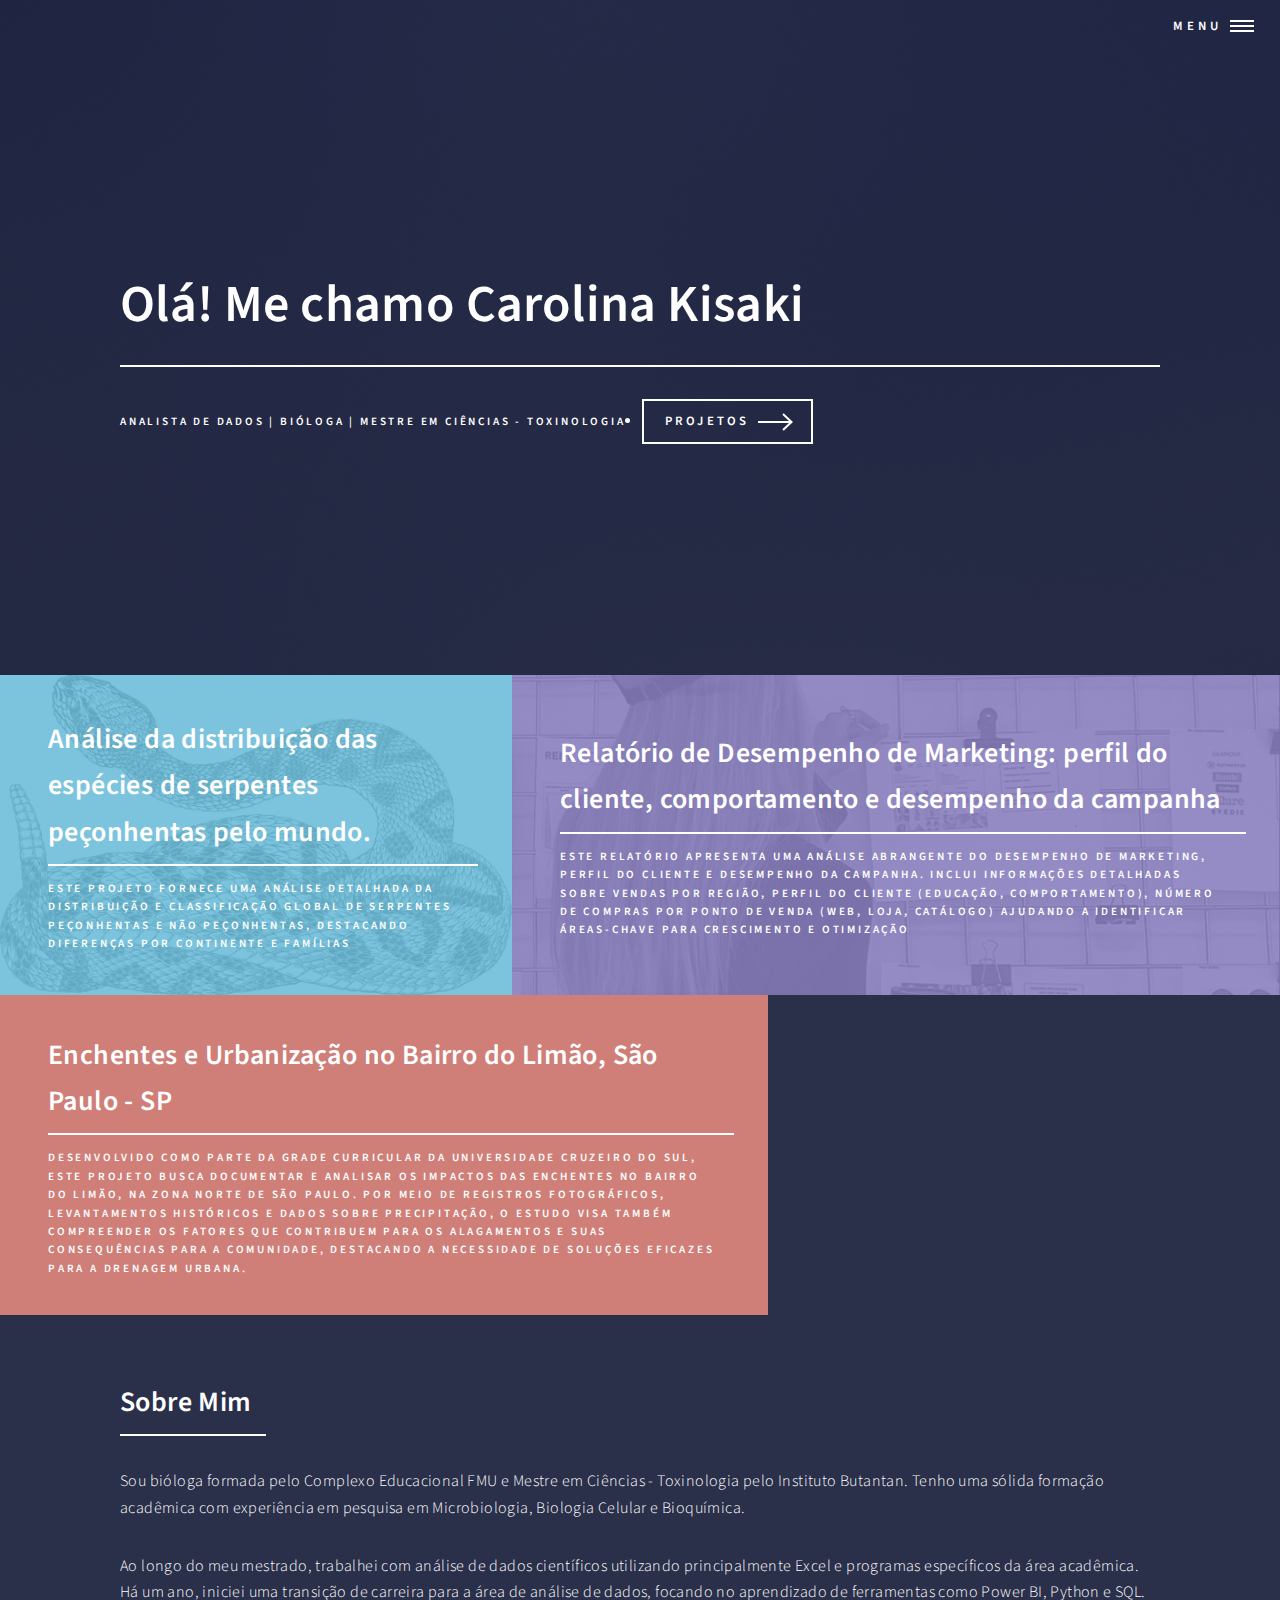
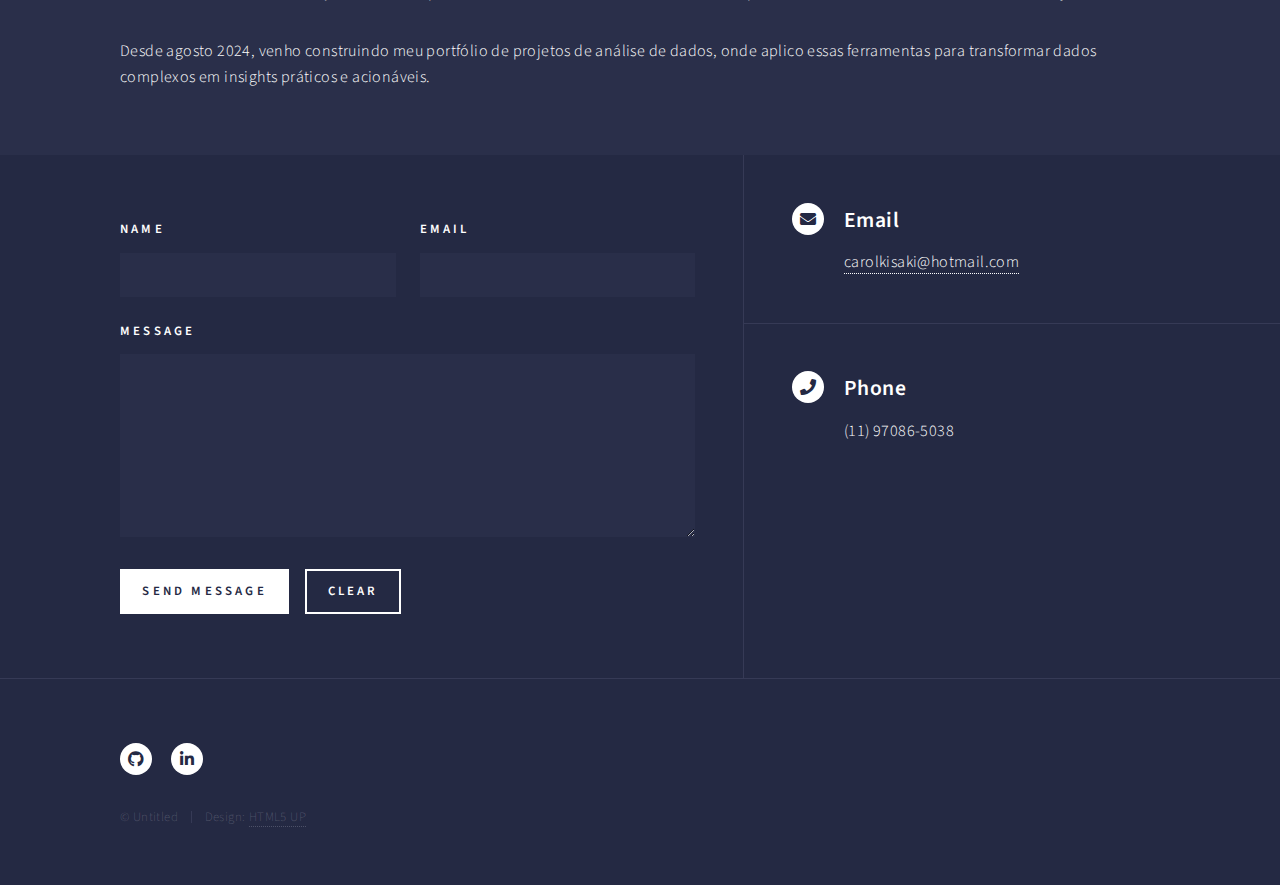
==== commit 8f930818: "Add files via upload" ====
--- a/index.html
+++ b/index.html
@@ -62,7 +62,7 @@
 										<img src="images/pic01.jpg" alt="" />
 									</span>
 									<header class="major">
-										<h3><a href="projeto1.html" class="link">Análise da distribuição das espécies de serpentes peçonhentas pelo mundo.</a></h3>
+										<h3><a href="serpentes_peconhentas_mundo.html" class="link">Análise da distribuição das espécies de serpentes peçonhentas pelo mundo.</a></h3>
 										<p>Este projeto fornece uma análise detalhada da distribuição e classificação global de serpentes peçonhentas e não peçonhentas, 
 											destacando diferenças por continente e famílias</p>
 									</header>
@@ -72,11 +72,24 @@
 										<img src="images/pic02.jpg" alt="" />
 									</span>
 									<header class="major">
-										<h3><a href="projeto2.html" class="link">Relatório de Desempenho de Marketing: perfil do cliente, comportamento e desempenho da campanha</a></h3>
+										<h3><a href="Relatorio_de_Desempenho__Marketing.html" class="link">Relatório de Desempenho de Marketing: perfil do cliente, comportamento e desempenho da campanha</a></h3>
 										<p>Este relatório apresenta uma análise abrangente do desempenho de marketing, perfil do cliente e desempenho da campanha.
 											Inclui informações detalhadas sobre vendas por região, perfil do cliente (educação, comportamento), número de compras por ponto de venda (web, loja, catálogo)
 											ajudando a identificar áreas-chave para crescimento e otimização</p>
 									</header>
+								</article>
+								<article>
+									<span class="image">
+										<img src="images/pic03.jpg" alt="" />
+									</span>
+									<header class="major">
+										<h3><a href="Enchentes_e_Urbanização_no_Bairro_do_Limão.html" class="link">Enchentes e Urbanização no Bairro do Limão, São Paulo - SP</a></h3>
+										<p>Desenvolvido como parte da grade curricular da Universidade Cruzeiro do Sul, este projeto busca documentar e analisar os impactos das enchentes no 
+										Bairro do Limão, na Zona Norte de São Paulo. Por meio de registros fotográficos, levantamentos históricos e dados sobre precipitação, o 
+										estudo visa também compreender os fatores que contribuem para os alagamentos e suas consequências para a comunidade, destacando a necessidade de 
+										soluções eficazes para a drenagem urbana.</p>
+									</header>
+								</article>
 								
 							</section>
 
